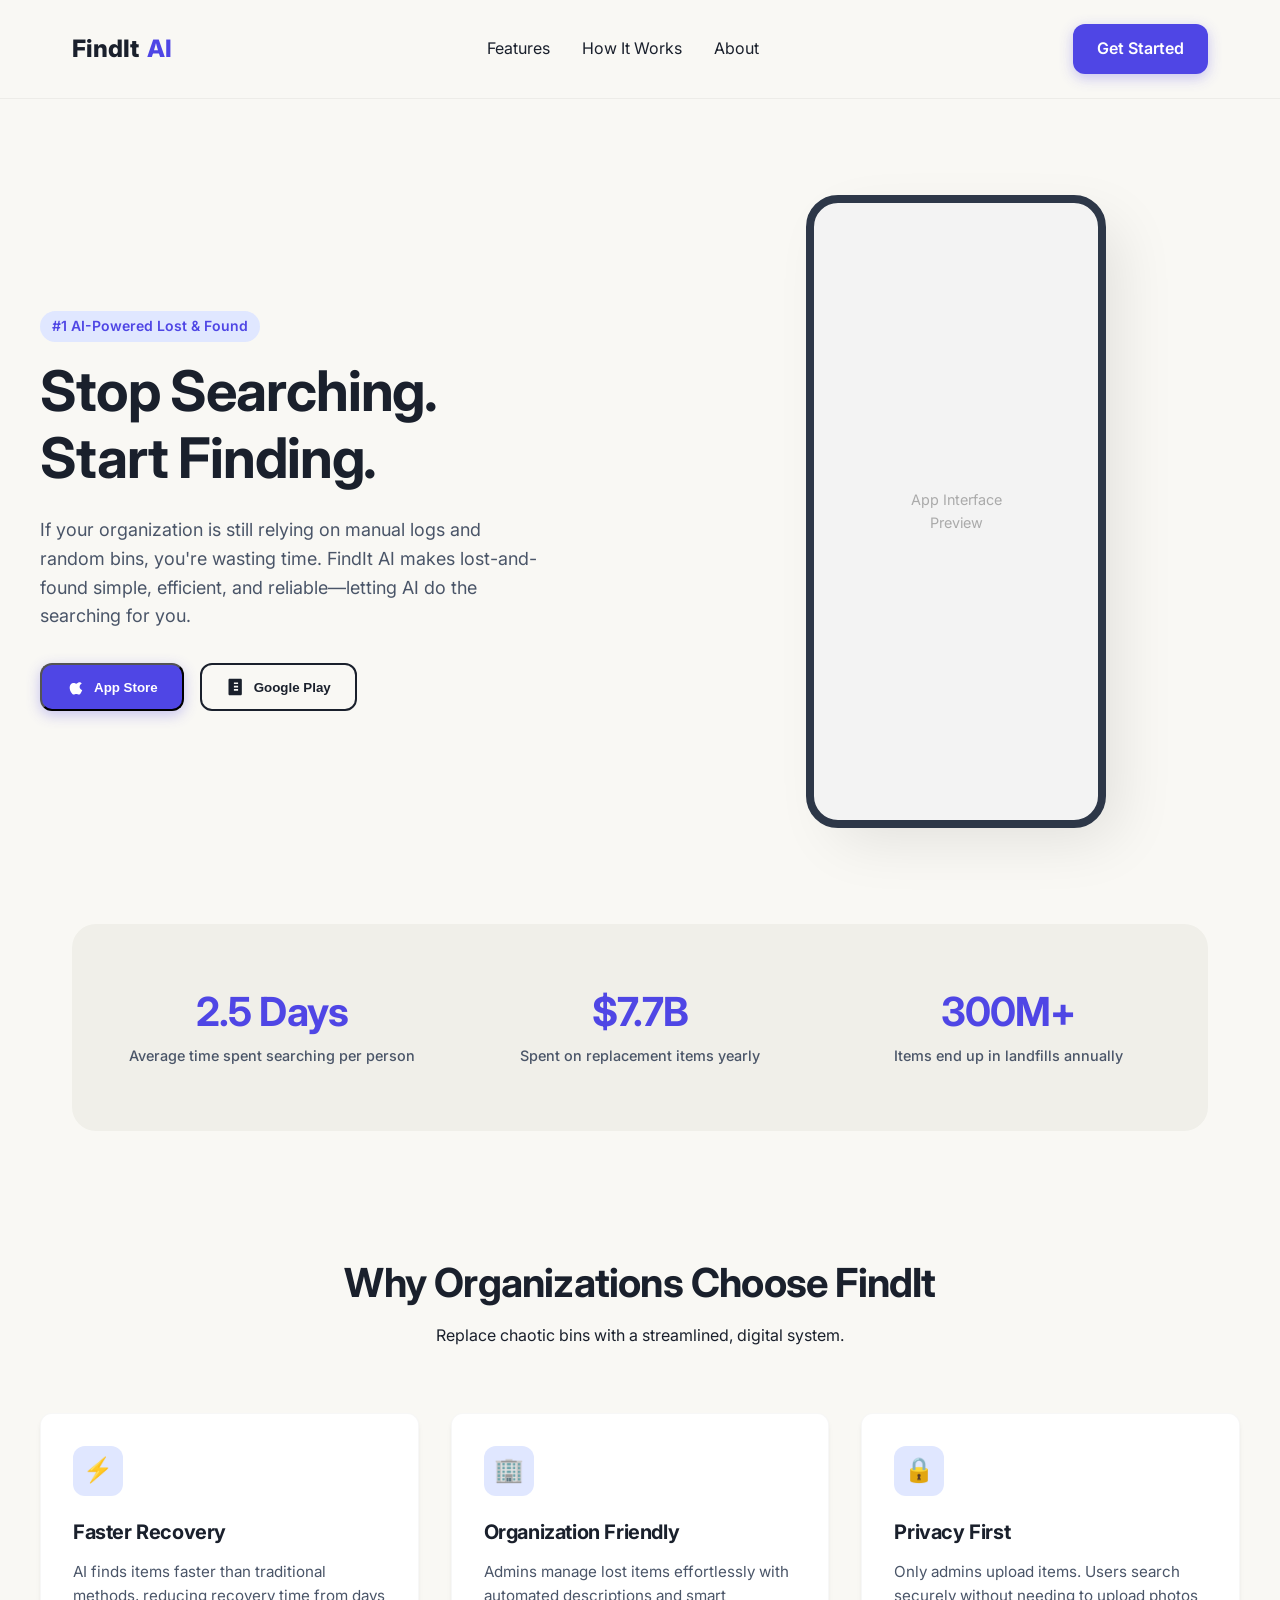
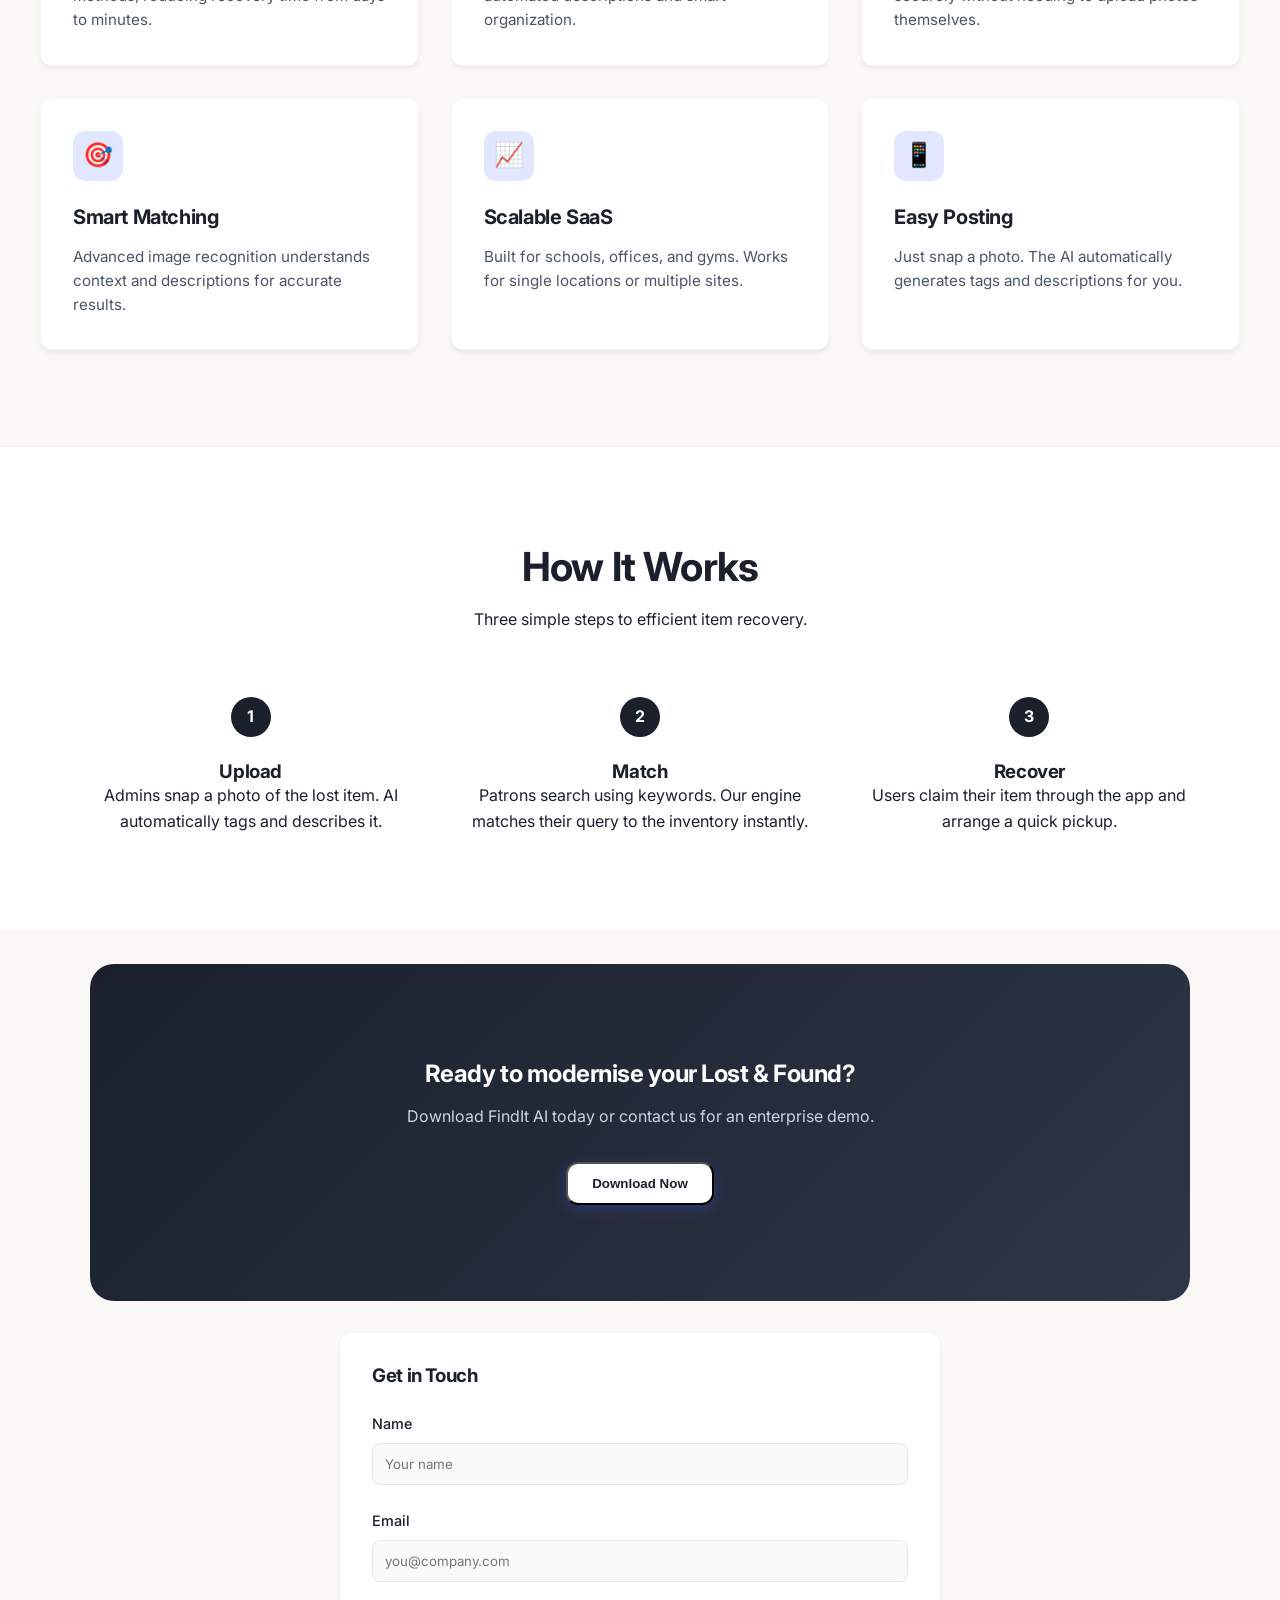
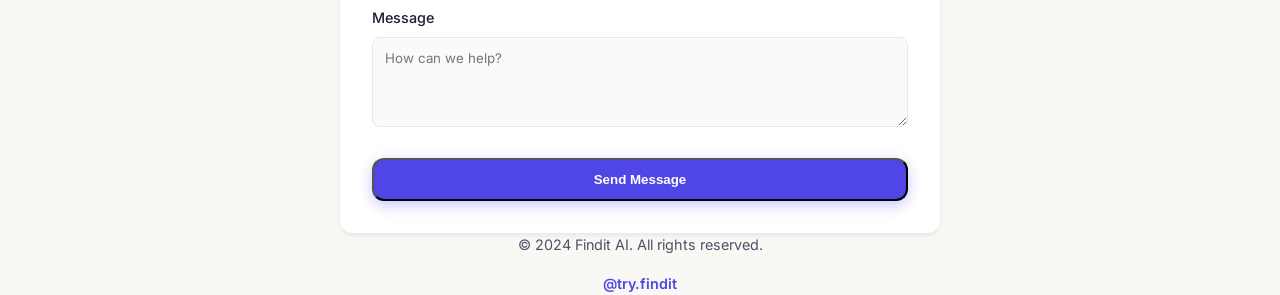
==== index.html @ 7e0eabe0 "Add files via upload" ====
<!DOCTYPE html>
<html lang="en">
<head>
    <meta charset="UTF-8">
    <meta name="viewport" content="width=device-width, initial-scale=1.0">
    <title>FindIt AI - Intelligent Lost & Found</title>
    <link rel="preconnect" href="https://fonts.googleapis.com">
    <link rel="preconnect" href="https://fonts.gstatic.com" crossorigin>
    <link href="https://fonts.googleapis.com/css2?family=Inter:wght@300;400;500;600;700&display=swap" rel="stylesheet">
    <style>
        :root {
            --bg-color: #F9F8F4; /* Cream/Beige */
            --bg-secondary: #F0EFE9; /* Slightly darker beige for cards */
            --text-main: #1A202C;
            --text-muted: #4A5568;
            --primary: #4F46E5; /* Indigo */
            --primary-hover: #4338ca;
            --accent: #F59E0B; /* Warm Amber for highlights */
            --radius: 12px;
            --shadow: 0 4px 6px -1px rgba(0, 0, 0, 0.05), 0 2px 4px -1px rgba(0, 0, 0, 0.03);
        }

        * {
            margin: 0;
            padding: 0;
            box-sizing: border-box;
        }

        body {
            font-family: 'Inter', sans-serif;
            background-color: var(--bg-color);
            color: var(--text-main);
            line-height: 1.6;
            overflow-x: hidden;
        }

        /* --- Utilities --- */
        .container {
            max-width: 1200px;
            margin: 0 auto;
            padding: 0 2rem;
        }

        a {
            text-decoration: none;
            color: inherit;
            transition: 0.2s ease;
        }

        h1, h2, h3, h4 {
            line-height: 1.2;
            font-weight: 700;
            letter-spacing: -0.02em;
        }

        .btn {
            display: inline-flex;
            align-items: center;
            justify-content: center;
            padding: 0.75rem 1.5rem;
            font-weight: 600;
            border-radius: var(--radius);
            cursor: pointer;
            transition: all 0.2s ease;
            gap: 0.5rem;
        }

        .btn-primary {
            background-color: var(--primary);
            color: white;
            box-shadow: 0 4px 14px 0 rgba(79, 70, 229, 0.3);
        }

        .btn-primary:hover {
            background-color: var(--primary-hover);
            transform: translateY(-1px);
        }

        .btn-outline {
            background-color: transparent;
            border: 2px solid var(--text-main);
            color: var(--text-main);
        }

        .btn-outline:hover {
            background-color: var(--text-main);
            color: white;
        }

        .badge {
            display: inline-block;
            padding: 0.25rem 0.75rem;
            background-color: #E0E7FF;
            color: var(--primary);
            border-radius: 999px;
            font-size: 0.875rem;
            font-weight: 600;
            margin-bottom: 1rem;
        }

        /* --- Navigation --- */
        nav {
            padding: 1.5rem 0;
            position: sticky;
            top: 0;
            z-index: 100;
            background-color: rgba(249, 248, 244, 0.9);
            backdrop-filter: blur(10px);
            border-bottom: 1px solid rgba(0,0,0,0.05);
        }

        .nav-content {
            display: flex;
            justify-content: space-between;
            align-items: center;
        }

        .logo {
            font-size: 1.5rem;
            font-weight: 800;
            color: var(--text-main);
            display: flex;
            align-items: center;
            gap: 0.5rem;
        }

        .logo span {
            color: var(--primary);
        }

        .nav-links {
            display: flex;
            gap: 2rem;
            align-items: center;
        }

        .nav-links a:hover {
            color: var(--primary);
        }

        .nav-cta {
            display: flex;
            gap: 1rem;
        }

        @media (max-width: 768px) {
            .nav-links, .nav-cta {
                display: none;
            }
        }

        /* --- Hero Section --- */
        .hero {
            padding: 6rem 0 4rem;
            display: grid;
            grid-template-columns: 1fr 1fr;
            gap: 4rem;
            align-items: center;
        }

        .hero-text h1 {
            font-size: 3.5rem;
            margin-bottom: 1.5rem;
            color: var(--text-main);
        }

        .hero-text p {
            font-size: 1.125rem;
            color: var(--text-muted);
            margin-bottom: 2rem;
            max-width: 500px;
        }

        .app-store-buttons {
            display: flex;
            gap: 1rem;
            flex-wrap: wrap;
        }

        .hero-image {
            position: relative;
        }

        /* Placeholder for App Mockup */
        .phone-mockup {
            background: white;
            border: 8px solid #2D3748;
            border-radius: 2rem;
            box-shadow: 20px 20px 60px -10px rgba(0,0,0,0.1);
            aspect-ratio: 9/19;
            width: 300px;
            margin: 0 auto;
            position: relative;
            overflow: hidden;
            display: flex;
            align-items: center;
            justify-content: center;
            background-color: #f3f3f3;
        }
        
        .phone-content {
            text-align: center;
            color: #aaa;
            font-size: 0.9rem;
        }

        @media (max-width: 768px) {
            .hero {
                grid-template-columns: 1fr;
                text-align: center;
                padding-top: 3rem;
            }
            .hero-text h1 {
                font-size: 2.5rem;
            }
            .hero-text p {
                margin: 0 auto 2rem;
            }
            .app-store-buttons {
                justify-content: center;
            }
        }

        /* --- Stats Section --- */
        .stats {
            background-color: var(--bg-secondary);
            padding: 4rem 0;
            border-radius: 24px;
            margin: 2rem 0;
        }

        .stats-grid {
            display: grid;
            grid-template-columns: repeat(auto-fit, minmax(200px, 1fr));
            gap: 2rem;
            text-align: center;
        }

        .stat-item h3 {
            font-size: 2.5rem;
            color: var(--primary);
            margin-bottom: 0.5rem;
        }

        .stat-item p {
            color: var(--text-muted);
            font-size: 0.9rem;
            font-weight: 500;
        }

        /* --- Features Section --- */
        .features {
            padding: 6rem 0;
        }

        .section-header {
            text-align: center;
            margin-bottom: 4rem;
        }

        .section-header h2 {
            font-size: 2.5rem;
            margin-bottom: 1rem;
        }

        .feature-grid {
            display: grid;
            grid-template-columns: repeat(auto-fit, minmax(300px, 1fr));
            gap: 2rem;
        }

        .feature-card {
            background: white;
            padding: 2rem;
            border-radius: var(--radius);
            box-shadow: var(--shadow);
            transition: transform 0.2s;
            border: 1px solid rgba(0,0,0,0.03);
        }

        .feature-card:hover {
            transform: translateY(-5px);
        }

        .icon-box {
            width: 50px;
            height: 50px;
            background-color: #E0E7FF;
            color: var(--primary);
            border-radius: 12px;
            display: flex;
            align-items: center;
            justify-content: center;
            font-size: 1.5rem;
            margin-bottom: 1.5rem;
        }

        .feature-card h3 {
            margin-bottom: 1rem;
            font-size: 1.25rem;
        }

        .feature-card p {
            color: var(--text-muted);
            font-size: 0.95rem;
        }

        /* --- How It Works --- */
        .steps {
            padding: 6rem 0;
            background-color: white;
            border-top: 1px solid rgba(0,0,0,0.05);
            border-bottom: 1px solid rgba(0,0,0,0.05);
        }

        .steps-container {
            display: flex;
            justify-content: space-between;
            gap: 2rem;
            margin-top: 3rem;
            flex-wrap: wrap;
        }

        .step {
            flex: 1;
            min-width: 250px;
            text-align: center;
        }

        .step-number {
            width: 40px;
            height: 40px;
            background-color: var(--text-main);
            color: white;
            border-radius: 50%;
            display: flex;
            align-items: center;
            justify-content: center;
            font-weight: 700;
            margin: 0 auto 1.5rem;
        }

        /* --- Contact / CTA --- */
        .cta-section {
            padding: 6rem 0;
            text-align: center;
            background: linear-gradient(135deg, #1A202C 0%, #2D3748 100%);
            color: white;
            border-radius: 24px;
            margin: 2rem auto;
            max-width: 1100px;
        }
        
        .cta-section h2 {
            margin-bottom: 1rem;
        }
        
        .cta-section p {
            color: #CBD5E0;
            margin-bottom: 2rem;
        }

        .form-container {
            max-width: 600px;
            margin: 0 auto;
            text-align: left;
            padding: 2rem;
            background: white;
            border-radius: var(--radius);
            box-shadow: var(--shadow);
            color: var(--text-main);
        }

        .form-group {
            margin-bottom: 1.5rem;
        }

        .form-group label {
            display: block;
            margin-bottom: 0.5rem;
            font-weight: 500;
            font-size: 0.9rem;
        }

        .form-control {
            width: 100%;
            padding: 0.75rem;
            border: 1px solid #E2E8F0;
            border-radius: 8px;
            font-family: inherit;
            background-color: #FAFAFA;
        }

        .form-control:focus {
            outline: none;
            border-color: var(--primary);
            background-color: white;
        }

        /* --- Footer --- */
        footer {
            padding: 4rem 0 2rem;
            text-align: center;
            color: var(--text-muted);
            font-size: 0.9rem;
        }

        .social-link {
            display: inline-block;
            margin-top: 1rem;
            font-weight: 600;
            color: var(--primary);
        }

    </style>
</head>
<body>

    <nav>
        <div class="container nav-content">
            <a href="#" class="logo">FindIt<span>AI</span></a>
            <div class="nav-links">
                <a href="#features">Features</a>
                <a href="#how-it-works">How It Works</a>
                <a href="#about">About</a>
            </div>
            <div class="nav-cta">
                <a href="#contact" class="btn btn-primary">Get Started</a>
            </div>
        </div>
    </nav>

    <header class="container hero">
        <div class="hero-text">
            <span class="badge">#1 AI-Powered Lost & Found</span>
            <h1>Stop Searching. <br>Start Finding.</h1>
            <p>If your organization is still relying on manual logs and random bins, you're wasting time. FindIt AI makes lost-and-found simple, efficient, and reliable—letting AI do the searching for you.</p>
            
            <div class="app-store-buttons">
                <button class="btn btn-primary">
                    <svg width="20" height="20" viewBox="0 0 24 24" fill="currentColor"><path d="M17.05 20.28c-.98.95-2.05.8-3.08.35-1.09-.46-2.09-.48-3.24 0-1.44.62-2.2.44-3.06-.35C2.79 15.25 3.51 7.59 9.05 7.31c1.35.07 2.29.74 3.08.74 1.18 0 2.45-1.62 3.57-1.62 1.5.07 2.6.59 3.23 1.51-3.66 1.95-3.32 6.58.55 7.84-.71 1.77-1.66 3.42-2.43 4.5z"/></svg>
                    App Store
                </button>
                <button class="btn btn-outline">
                    <svg width="20" height="20" viewBox="0 0 24 24" fill="currentColor"><path d="M3 20.5v-17c0-.83.67-1.5 1.5-1.5h13c.83 0 1.5.67 1.5 1.5v17c0 .83-.67 1.5-1.5 1.5h-13c-.83 0-1.5-.67-1.5-1.5zm6.5-12h5v-2h-5v2zm0 4h5v-2h-5v2zm0 4h5v-2h-5v2z"/></svg>
                    Google Play
                </button>
            </div>
        </div>
        <div class="hero-image">
            <div class="phone-mockup">
                <div class="phone-content">
                    <p>App Interface<br>Preview</p>
                </div>
            </div>
        </div>
    </header>

    <section class="container">
        <div class="stats">
            <div class="container stats-grid">
                <div class="stat-item">
                    <h3>2.5 Days</h3>
                    <p>Average time spent searching per person</p>
                </div>
                <div class="stat-item">
                    <h3>$7.7B</h3>
                    <p>Spent on replacement items yearly</p>
                </div>
                <div class="stat-item">
                    <h3>300M+</h3>
                    <p>Items end up in landfills annually</p>
                </div>
            </div>
        </div>
    </section>

    <section id="features" class="container features">
        <div class="section-header">
            <h2>Why Organizations Choose FindIt</h2>
            <p>Replace chaotic bins with a streamlined, digital system.</p>
        </div>
        
        <div class="feature-grid">
            <div class="feature-card">
                <div class="icon-box">⚡</div>
                <h3>Faster Recovery</h3>
                <p>AI finds items faster than traditional methods, reducing recovery time from days to minutes.</p>
            </div>
            <div class="feature-card">
                <div class="icon-box">🏢</div>
                <h3>Organization Friendly</h3>
                <p>Admins manage lost items effortlessly with automated descriptions and smart organization.</p>
            </div>
            <div class="feature-card">
                <div class="icon-box">🔒</div>
                <h3>Privacy First</h3>
                <p>Only admins upload items. Users search securely without needing to upload photos themselves.</p>
            </div>
            <div class="feature-card">
                <div class="icon-box">🎯</div>
                <h3>Smart Matching</h3>
                <p>Advanced image recognition understands context and descriptions for accurate results.</p>
            </div>
            <div class="feature-card">
                <div class="icon-box">📈</div>
                <h3>Scalable SaaS</h3>
                <p>Built for schools, offices, and gyms. Works for single locations or multiple sites.</p>
            </div>
            <div class="feature-card">
                <div class="icon-box">📱</div>
                <h3>Easy Posting</h3>
                <p>Just snap a photo. The AI automatically generates tags and descriptions for you.</p>
            </div>
        </div>
    </section>

    <section id="how-it-works" class="steps">
        <div class="container">
            <div class="section-header">
                <h2>How It Works</h2>
                <p>Three simple steps to efficient item recovery.</p>
            </div>
            <div class="steps-container">
                <div class="step">
                    <div class="step-number">1</div>
                    <h3>Upload</h3>
                    <p>Admins snap a photo of the lost item. AI automatically tags and describes it.</p>
                </div>
                <div class="step">
                    <div class="step-number">2</div>
                    <h3>Match</h3>
                    <p>Patrons search using keywords. Our engine matches their query to the inventory instantly.</p>
                </div>
                <div class="step">
                    <div class="step-number">3</div>
                    <h3>Recover</h3>
                    <p>Users claim their item through the app and arrange a quick pickup.</p>
                </div>
            </div>
        </div>
    </section>

    <section id="contact" class="container">
        <div class="cta-section">
            <div class="container">
                <h2>Ready to modernise your Lost & Found?</h2>
                <p>Download FindIt AI today or contact us for an enterprise demo.</p>
                <button class="btn btn-primary" style="background: white; color: var(--text-main);">Download Now</button>
            </div>
        </div>

        <div class="form-container">
            <h3 style="margin-bottom: 1.5rem;">Get in Touch</h3>
            <form>
                <div class="form-group">
                    <label>Name</label>
                    <input type="text" class="form-control" placeholder="Your name">
                </div>
                <div class="form-group">
                    <label>Email</label>
                    <input type="email" class="form-control" placeholder="you@company.com">
                </div>
                <div class="form-group">
                    <label>Message</label>
                    <textarea class="form-control" rows="4" placeholder="How can we help?"></textarea>
                </div>
                <button type="submit" class="btn btn-primary" style="width: 100%">Send Message</button>
            </form>
        </div>
    </section>

    <footer class="container">
        <p>&copy; 2024 Findit AI. All rights reserved.</p>
        <a href="#" class="social-link">@try.findit</a>
    </footer>

</body>
</html>
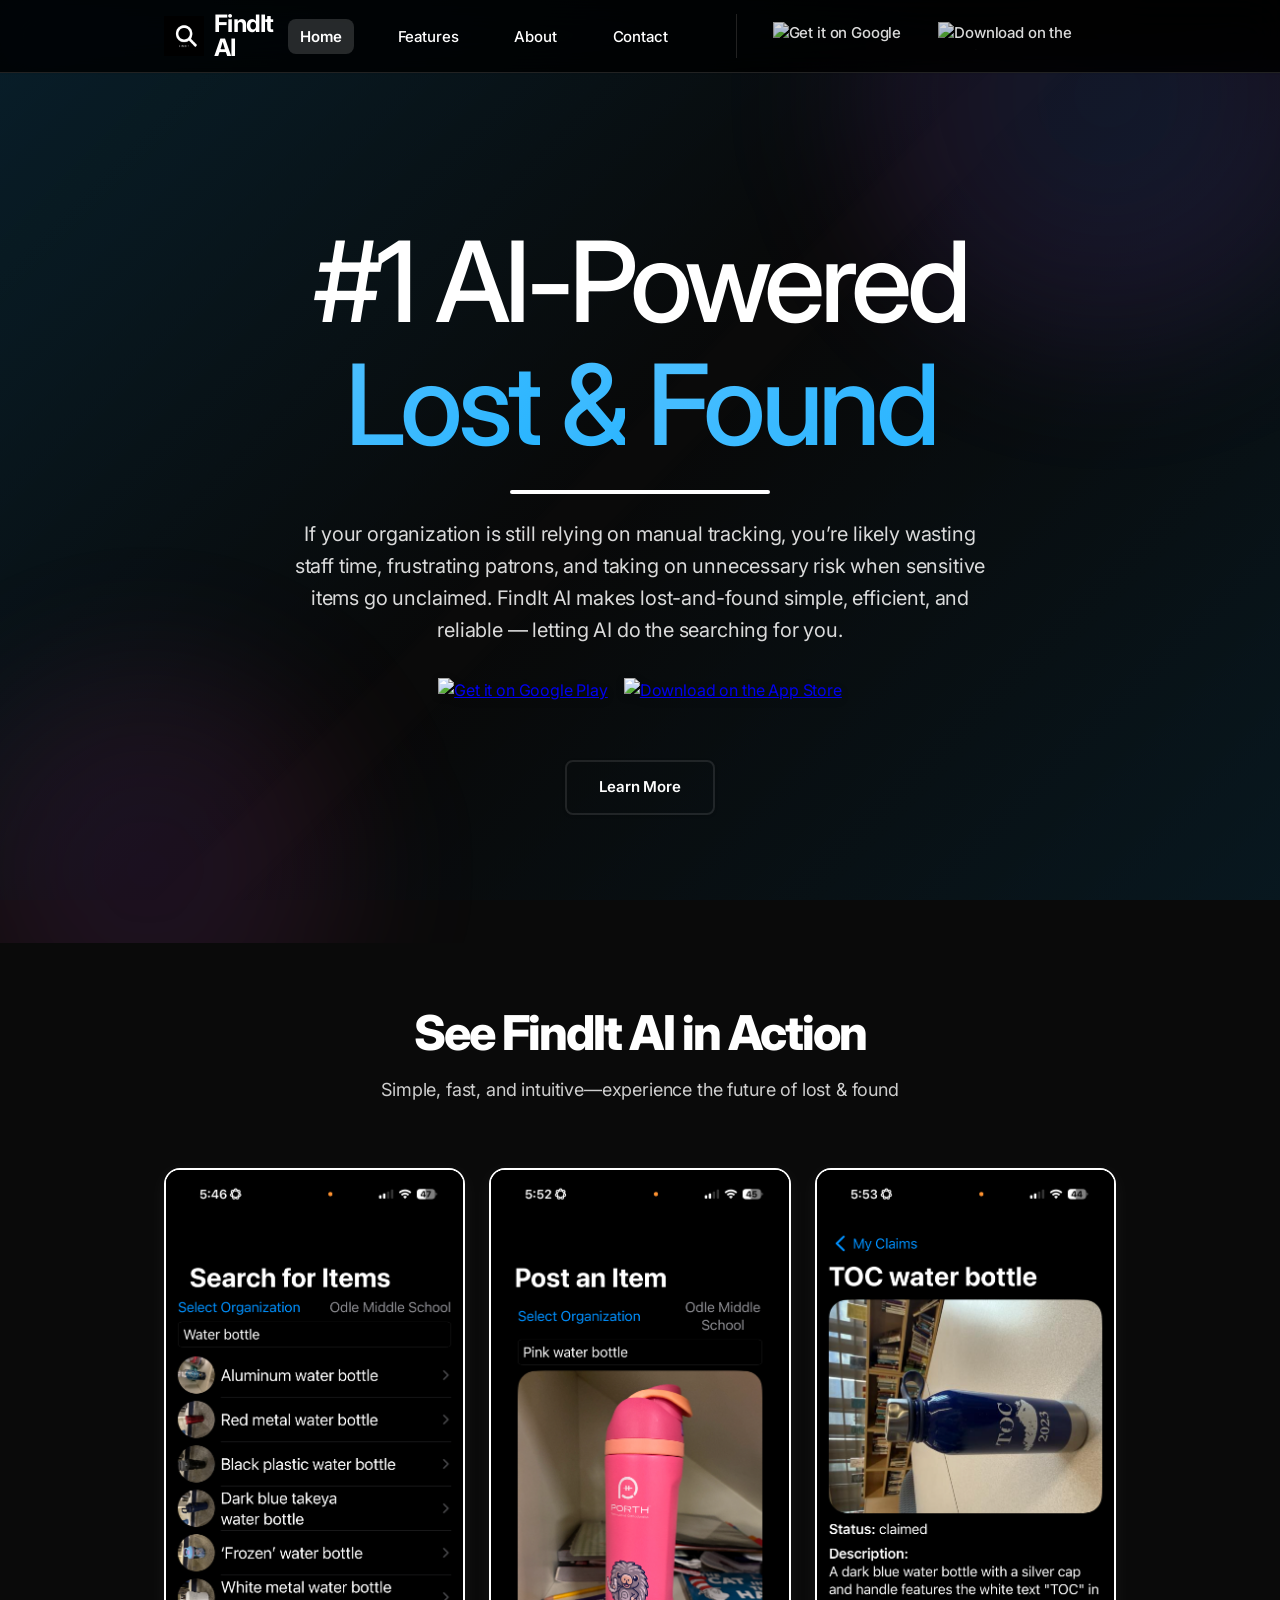
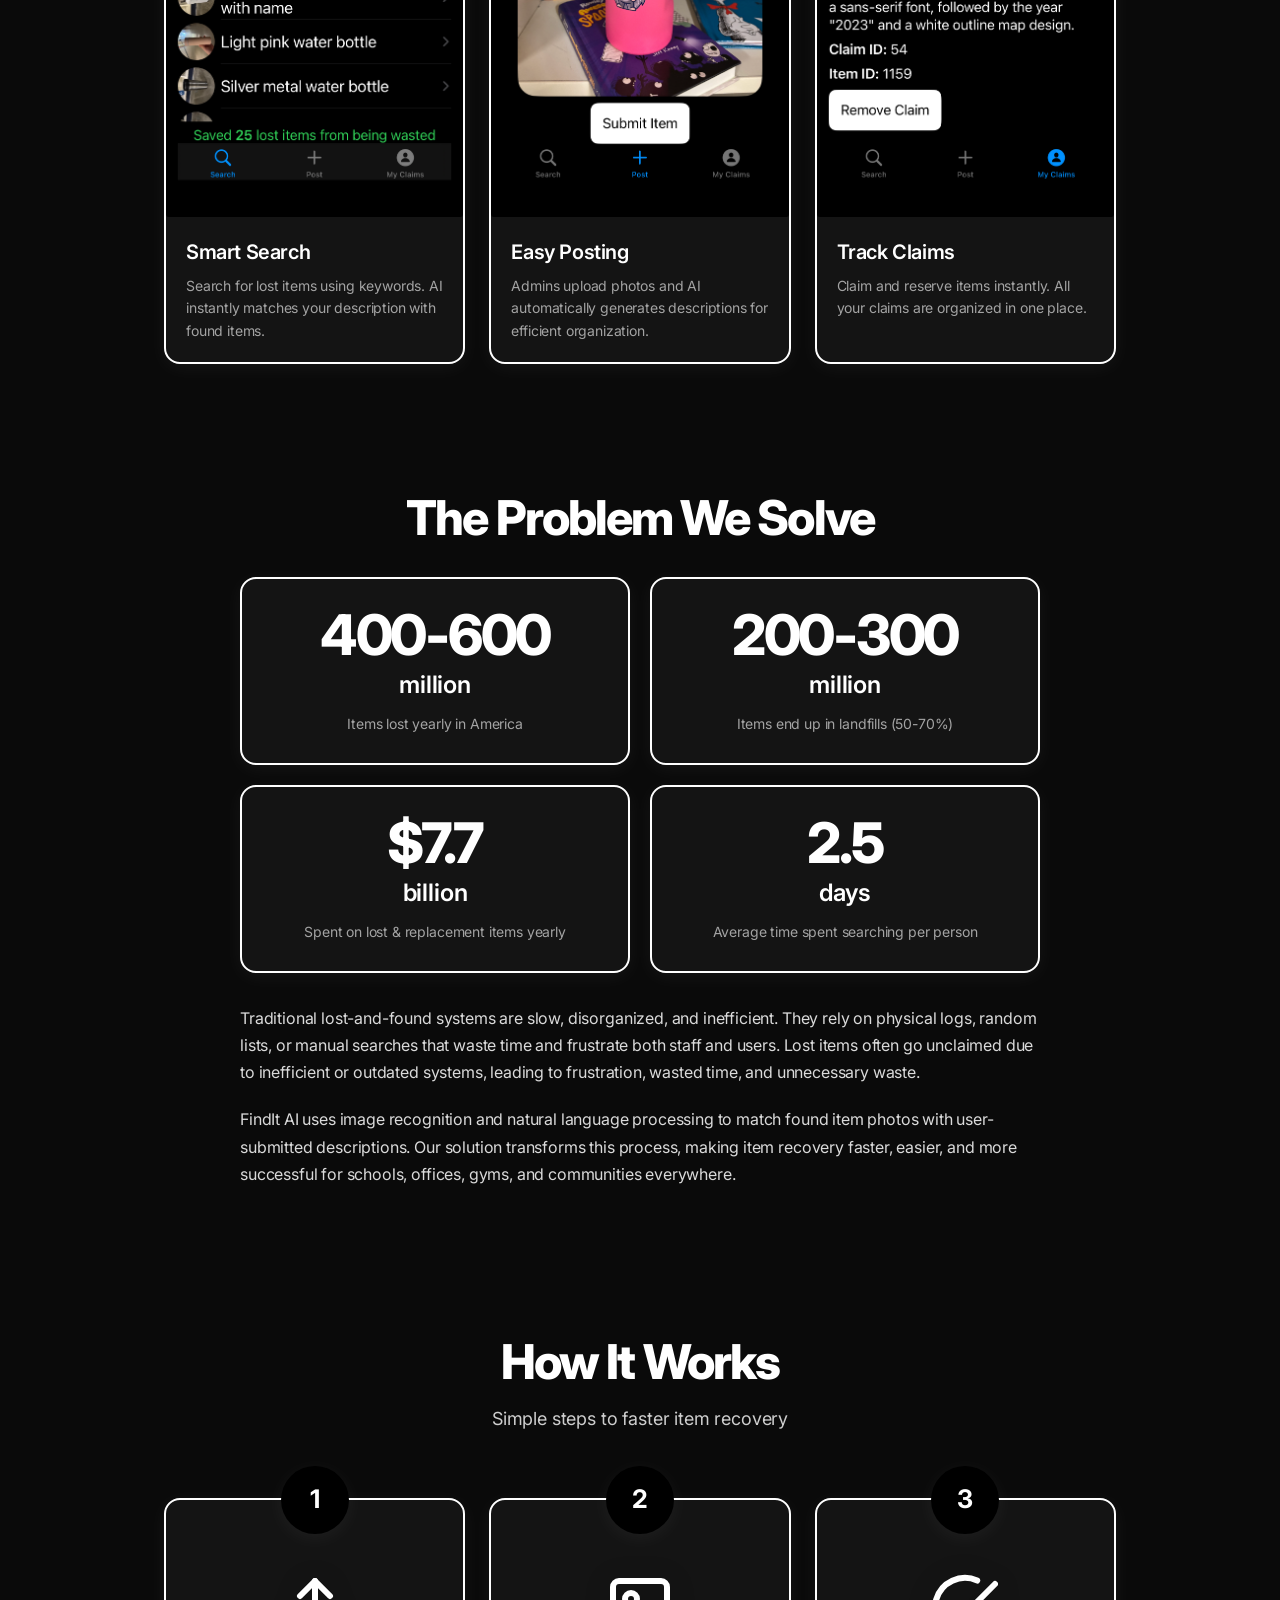
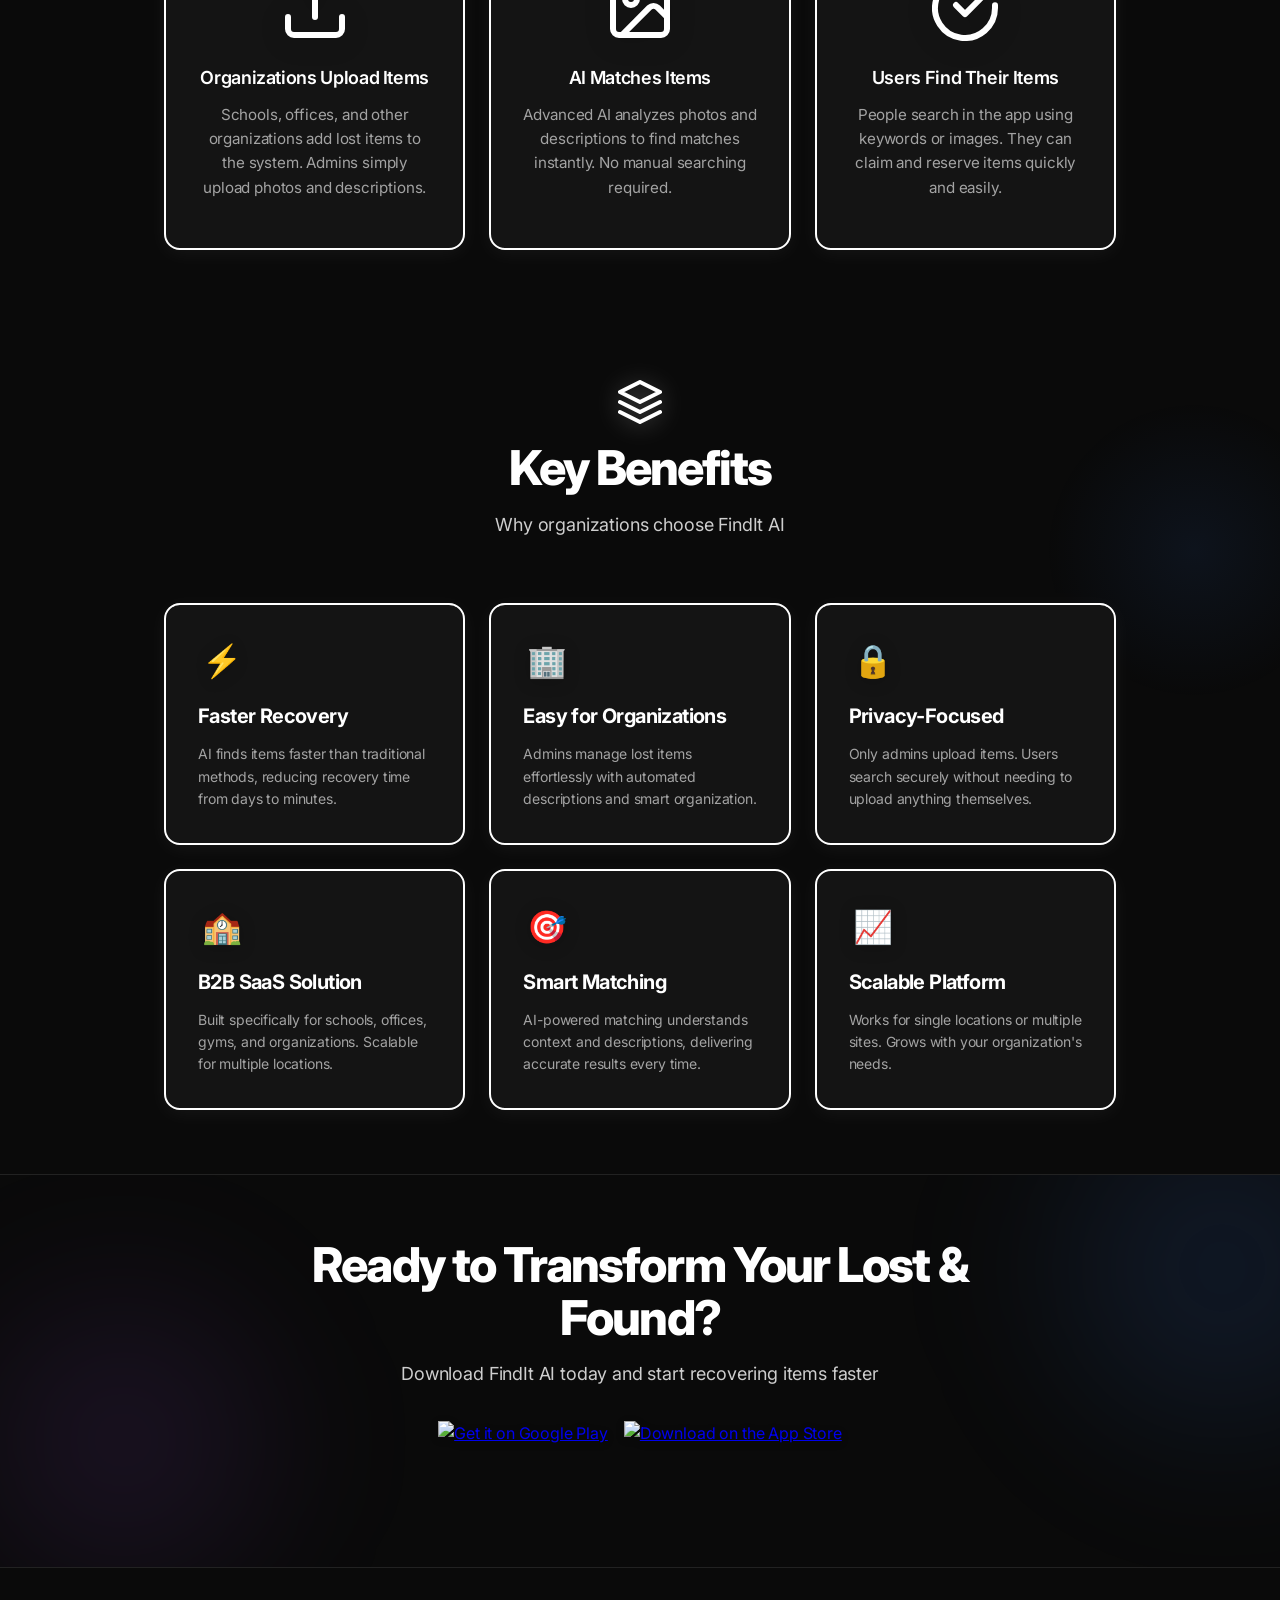
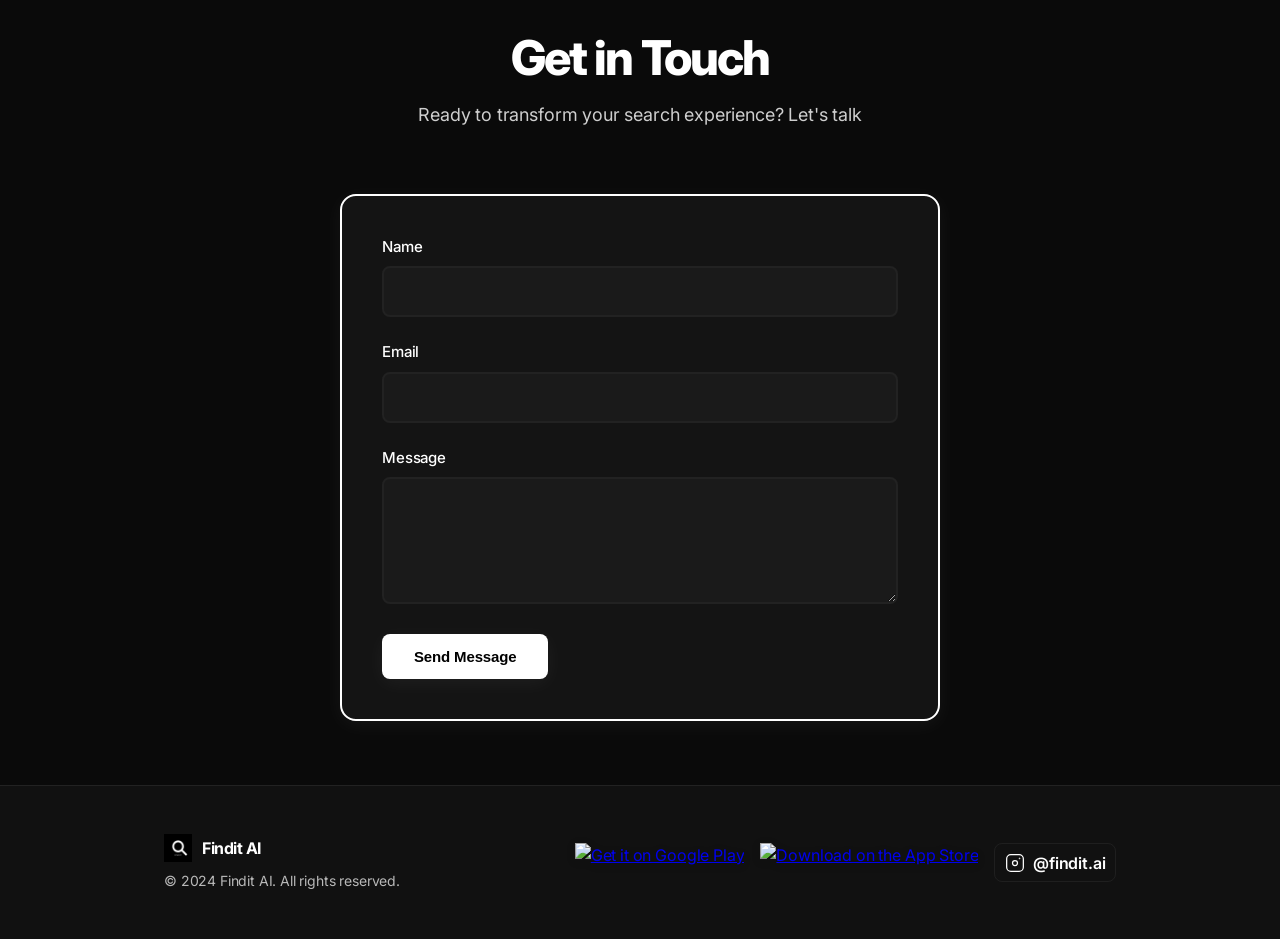
==== commit b6c9109d: "Add files via upload" ====
--- a/index.html
+++ b/index.html
@@ -1,579 +1,431 @@
-<!DOCTYPE html>
-<html lang="en">
-<head>
-    <meta charset="UTF-8">
-    <meta name="viewport" content="width=device-width, initial-scale=1.0">
-    <title>FindIt AI - Intelligent Lost & Found</title>
-    <link rel="preconnect" href="https://fonts.googleapis.com">
-    <link rel="preconnect" href="https://fonts.gstatic.com" crossorigin>
-    <link href="https://fonts.googleapis.com/css2?family=Inter:wght@300;400;500;600;700&display=swap" rel="stylesheet">
-    <style>
-        :root {
-            --bg-color: #F9F8F4; /* Cream/Beige */
-            --bg-secondary: #F0EFE9; /* Slightly darker beige for cards */
-            --text-main: #1A202C;
-            --text-muted: #4A5568;
-            --primary: #4F46E5; /* Indigo */
-            --primary-hover: #4338ca;
-            --accent: #F59E0B; /* Warm Amber for highlights */
-            --radius: 12px;
-            --shadow: 0 4px 6px -1px rgba(0, 0, 0, 0.05), 0 2px 4px -1px rgba(0, 0, 0, 0.03);
-        }
-
-        * {
-            margin: 0;
-            padding: 0;
-            box-sizing: border-box;
-        }
-
-        body {
-            font-family: 'Inter', sans-serif;
-            background-color: var(--bg-color);
-            color: var(--text-main);
-            line-height: 1.6;
-            overflow-x: hidden;
-        }
-
-        /* --- Utilities --- */
-        .container {
-            max-width: 1200px;
-            margin: 0 auto;
-            padding: 0 2rem;
-        }
-
-        a {
-            text-decoration: none;
-            color: inherit;
-            transition: 0.2s ease;
-        }
-
-        h1, h2, h3, h4 {
-            line-height: 1.2;
-            font-weight: 700;
-            letter-spacing: -0.02em;
-        }
-
-        .btn {
-            display: inline-flex;
-            align-items: center;
-            justify-content: center;
-            padding: 0.75rem 1.5rem;
-            font-weight: 600;
-            border-radius: var(--radius);
-            cursor: pointer;
-            transition: all 0.2s ease;
-            gap: 0.5rem;
-        }
-
-        .btn-primary {
-            background-color: var(--primary);
-            color: white;
-            box-shadow: 0 4px 14px 0 rgba(79, 70, 229, 0.3);
-        }
-
-        .btn-primary:hover {
-            background-color: var(--primary-hover);
-            transform: translateY(-1px);
-        }
-
-        .btn-outline {
-            background-color: transparent;
-            border: 2px solid var(--text-main);
-            color: var(--text-main);
-        }
-
-        .btn-outline:hover {
-            background-color: var(--text-main);
-            color: white;
-        }
-
-        .badge {
-            display: inline-block;
-            padding: 0.25rem 0.75rem;
-            background-color: #E0E7FF;
-            color: var(--primary);
-            border-radius: 999px;
-            font-size: 0.875rem;
-            font-weight: 600;
-            margin-bottom: 1rem;
-        }
-
-        /* --- Navigation --- */
-        nav {
-            padding: 1.5rem 0;
-            position: sticky;
-            top: 0;
-            z-index: 100;
-            background-color: rgba(249, 248, 244, 0.9);
-            backdrop-filter: blur(10px);
-            border-bottom: 1px solid rgba(0,0,0,0.05);
-        }
-
-        .nav-content {
-            display: flex;
-            justify-content: space-between;
-            align-items: center;
-        }
-
-        .logo {
-            font-size: 1.5rem;
-            font-weight: 800;
-            color: var(--text-main);
-            display: flex;
-            align-items: center;
-            gap: 0.5rem;
-        }
-
-        .logo span {
-            color: var(--primary);
-        }
-
-        .nav-links {
-            display: flex;
-            gap: 2rem;
-            align-items: center;
-        }
-
-        .nav-links a:hover {
-            color: var(--primary);
-        }
-
-        .nav-cta {
-            display: flex;
-            gap: 1rem;
-        }
-
-        @media (max-width: 768px) {
-            .nav-links, .nav-cta {
-                display: none;
-            }
-        }
-
-        /* --- Hero Section --- */
-        .hero {
-            padding: 6rem 0 4rem;
-            display: grid;
-            grid-template-columns: 1fr 1fr;
-            gap: 4rem;
-            align-items: center;
-        }
-
-        .hero-text h1 {
-            font-size: 3.5rem;
-            margin-bottom: 1.5rem;
-            color: var(--text-main);
-        }
-
-        .hero-text p {
-            font-size: 1.125rem;
-            color: var(--text-muted);
-            margin-bottom: 2rem;
-            max-width: 500px;
-        }
-
-        .app-store-buttons {
-            display: flex;
-            gap: 1rem;
-            flex-wrap: wrap;
-        }
-
-        .hero-image {
-            position: relative;
-        }
-
-        /* Placeholder for App Mockup */
-        .phone-mockup {
-            background: white;
-            border: 8px solid #2D3748;
-            border-radius: 2rem;
-            box-shadow: 20px 20px 60px -10px rgba(0,0,0,0.1);
-            aspect-ratio: 9/19;
-            width: 300px;
-            margin: 0 auto;
-            position: relative;
-            overflow: hidden;
-            display: flex;
-            align-items: center;
-            justify-content: center;
-            background-color: #f3f3f3;
-        }
-        
-        .phone-content {
-            text-align: center;
-            color: #aaa;
-            font-size: 0.9rem;
-        }
-
-        @media (max-width: 768px) {
-            .hero {
-                grid-template-columns: 1fr;
-                text-align: center;
-                padding-top: 3rem;
-            }
-            .hero-text h1 {
-                font-size: 2.5rem;
-            }
-            .hero-text p {
-                margin: 0 auto 2rem;
-            }
-            .app-store-buttons {
-                justify-content: center;
-            }
-        }
-
-        /* --- Stats Section --- */
-        .stats {
-            background-color: var(--bg-secondary);
-            padding: 4rem 0;
-            border-radius: 24px;
-            margin: 2rem 0;
-        }
-
-        .stats-grid {
-            display: grid;
-            grid-template-columns: repeat(auto-fit, minmax(200px, 1fr));
-            gap: 2rem;
-            text-align: center;
-        }
-
-        .stat-item h3 {
-            font-size: 2.5rem;
-            color: var(--primary);
-            margin-bottom: 0.5rem;
-        }
-
-        .stat-item p {
-            color: var(--text-muted);
-            font-size: 0.9rem;
-            font-weight: 500;
-        }
-
-        /* --- Features Section --- */
-        .features {
-            padding: 6rem 0;
-        }
-
-        .section-header {
-            text-align: center;
-            margin-bottom: 4rem;
-        }
-
-        .section-header h2 {
-            font-size: 2.5rem;
-            margin-bottom: 1rem;
-        }
-
-        .feature-grid {
-            display: grid;
-            grid-template-columns: repeat(auto-fit, minmax(300px, 1fr));
-            gap: 2rem;
-        }
-
-        .feature-card {
-            background: white;
-            padding: 2rem;
-            border-radius: var(--radius);
-            box-shadow: var(--shadow);
-            transition: transform 0.2s;
-            border: 1px solid rgba(0,0,0,0.03);
-        }
-
-        .feature-card:hover {
-            transform: translateY(-5px);
-        }
-
-        .icon-box {
-            width: 50px;
-            height: 50px;
-            background-color: #E0E7FF;
-            color: var(--primary);
-            border-radius: 12px;
-            display: flex;
-            align-items: center;
-            justify-content: center;
-            font-size: 1.5rem;
-            margin-bottom: 1.5rem;
-        }
-
-        .feature-card h3 {
-            margin-bottom: 1rem;
-            font-size: 1.25rem;
-        }
-
-        .feature-card p {
-            color: var(--text-muted);
-            font-size: 0.95rem;
-        }
-
-        /* --- How It Works --- */
-        .steps {
-            padding: 6rem 0;
-            background-color: white;
-            border-top: 1px solid rgba(0,0,0,0.05);
-            border-bottom: 1px solid rgba(0,0,0,0.05);
-        }
-
-        .steps-container {
-            display: flex;
-            justify-content: space-between;
-            gap: 2rem;
-            margin-top: 3rem;
-            flex-wrap: wrap;
-        }
-
-        .step {
-            flex: 1;
-            min-width: 250px;
-            text-align: center;
-        }
-
-        .step-number {
-            width: 40px;
-            height: 40px;
-            background-color: var(--text-main);
-            color: white;
-            border-radius: 50%;
-            display: flex;
-            align-items: center;
-            justify-content: center;
-            font-weight: 700;
-            margin: 0 auto 1.5rem;
-        }
-
-        /* --- Contact / CTA --- */
-        .cta-section {
-            padding: 6rem 0;
-            text-align: center;
-            background: linear-gradient(135deg, #1A202C 0%, #2D3748 100%);
-            color: white;
-            border-radius: 24px;
-            margin: 2rem auto;
-            max-width: 1100px;
-        }
-        
-        .cta-section h2 {
-            margin-bottom: 1rem;
-        }
-        
-        .cta-section p {
-            color: #CBD5E0;
-            margin-bottom: 2rem;
-        }
-
-        .form-container {
-            max-width: 600px;
-            margin: 0 auto;
-            text-align: left;
-            padding: 2rem;
-            background: white;
-            border-radius: var(--radius);
-            box-shadow: var(--shadow);
-            color: var(--text-main);
-        }
-
-        .form-group {
-            margin-bottom: 1.5rem;
-        }
-
-        .form-group label {
-            display: block;
-            margin-bottom: 0.5rem;
-            font-weight: 500;
-            font-size: 0.9rem;
-        }
-
-        .form-control {
-            width: 100%;
-            padding: 0.75rem;
-            border: 1px solid #E2E8F0;
-            border-radius: 8px;
-            font-family: inherit;
-            background-color: #FAFAFA;
-        }
-
-        .form-control:focus {
-            outline: none;
-            border-color: var(--primary);
-            background-color: white;
-        }
-
-        /* --- Footer --- */
-        footer {
-            padding: 4rem 0 2rem;
-            text-align: center;
-            color: var(--text-muted);
-            font-size: 0.9rem;
-        }
-
-        .social-link {
-            display: inline-block;
-            margin-top: 1rem;
-            font-weight: 600;
-            color: var(--primary);
-        }
-
-    </style>
-</head>
-<body>
-
-    <nav>
-        <div class="container nav-content">
-            <a href="#" class="logo">FindIt<span>AI</span></a>
-            <div class="nav-links">
-                <a href="#features">Features</a>
-                <a href="#how-it-works">How It Works</a>
-                <a href="#about">About</a>
-            </div>
-            <div class="nav-cta">
-                <a href="#contact" class="btn btn-primary">Get Started</a>
-            </div>
-        </div>
-    </nav>
-
-    <header class="container hero">
-        <div class="hero-text">
-            <span class="badge">#1 AI-Powered Lost & Found</span>
-            <h1>Stop Searching. <br>Start Finding.</h1>
-            <p>If your organization is still relying on manual logs and random bins, you're wasting time. FindIt AI makes lost-and-found simple, efficient, and reliable—letting AI do the searching for you.</p>
-            
-            <div class="app-store-buttons">
-                <button class="btn btn-primary">
-                    <svg width="20" height="20" viewBox="0 0 24 24" fill="currentColor"><path d="M17.05 20.28c-.98.95-2.05.8-3.08.35-1.09-.46-2.09-.48-3.24 0-1.44.62-2.2.44-3.06-.35C2.79 15.25 3.51 7.59 9.05 7.31c1.35.07 2.29.74 3.08.74 1.18 0 2.45-1.62 3.57-1.62 1.5.07 2.6.59 3.23 1.51-3.66 1.95-3.32 6.58.55 7.84-.71 1.77-1.66 3.42-2.43 4.5z"/></svg>
-                    App Store
-                </button>
-                <button class="btn btn-outline">
-                    <svg width="20" height="20" viewBox="0 0 24 24" fill="currentColor"><path d="M3 20.5v-17c0-.83.67-1.5 1.5-1.5h13c.83 0 1.5.67 1.5 1.5v17c0 .83-.67 1.5-1.5 1.5h-13c-.83 0-1.5-.67-1.5-1.5zm6.5-12h5v-2h-5v2zm0 4h5v-2h-5v2zm0 4h5v-2h-5v2z"/></svg>
-                    Google Play
-                </button>
-            </div>
-        </div>
-        <div class="hero-image">
-            <div class="phone-mockup">
-                <div class="phone-content">
-                    <p>App Interface<br>Preview</p>
-                </div>
-            </div>
-        </div>
-    </header>
-
-    <section class="container">
-        <div class="stats">
-            <div class="container stats-grid">
-                <div class="stat-item">
-                    <h3>2.5 Days</h3>
-                    <p>Average time spent searching per person</p>
-                </div>
-                <div class="stat-item">
-                    <h3>$7.7B</h3>
-                    <p>Spent on replacement items yearly</p>
-                </div>
-                <div class="stat-item">
-                    <h3>300M+</h3>
-                    <p>Items end up in landfills annually</p>
-                </div>
-            </div>
-        </div>
-    </section>
-
-    <section id="features" class="container features">
-        <div class="section-header">
-            <h2>Why Organizations Choose FindIt</h2>
-            <p>Replace chaotic bins with a streamlined, digital system.</p>
-        </div>
-        
-        <div class="feature-grid">
-            <div class="feature-card">
-                <div class="icon-box">⚡</div>
-                <h3>Faster Recovery</h3>
-                <p>AI finds items faster than traditional methods, reducing recovery time from days to minutes.</p>
-            </div>
-            <div class="feature-card">
-                <div class="icon-box">🏢</div>
-                <h3>Organization Friendly</h3>
-                <p>Admins manage lost items effortlessly with automated descriptions and smart organization.</p>
-            </div>
-            <div class="feature-card">
-                <div class="icon-box">🔒</div>
-                <h3>Privacy First</h3>
-                <p>Only admins upload items. Users search securely without needing to upload photos themselves.</p>
-            </div>
-            <div class="feature-card">
-                <div class="icon-box">🎯</div>
-                <h3>Smart Matching</h3>
-                <p>Advanced image recognition understands context and descriptions for accurate results.</p>
-            </div>
-            <div class="feature-card">
-                <div class="icon-box">📈</div>
-                <h3>Scalable SaaS</h3>
-                <p>Built for schools, offices, and gyms. Works for single locations or multiple sites.</p>
-            </div>
-            <div class="feature-card">
-                <div class="icon-box">📱</div>
-                <h3>Easy Posting</h3>
-                <p>Just snap a photo. The AI automatically generates tags and descriptions for you.</p>
-            </div>
-        </div>
-    </section>
-
-    <section id="how-it-works" class="steps">
-        <div class="container">
-            <div class="section-header">
-                <h2>How It Works</h2>
-                <p>Three simple steps to efficient item recovery.</p>
-            </div>
-            <div class="steps-container">
-                <div class="step">
-                    <div class="step-number">1</div>
-                    <h3>Upload</h3>
-                    <p>Admins snap a photo of the lost item. AI automatically tags and describes it.</p>
-                </div>
-                <div class="step">
-                    <div class="step-number">2</div>
-                    <h3>Match</h3>
-                    <p>Patrons search using keywords. Our engine matches their query to the inventory instantly.</p>
-                </div>
-                <div class="step">
-                    <div class="step-number">3</div>
-                    <h3>Recover</h3>
-                    <p>Users claim their item through the app and arrange a quick pickup.</p>
-                </div>
-            </div>
-        </div>
-    </section>
-
-    <section id="contact" class="container">
-        <div class="cta-section">
-            <div class="container">
-                <h2>Ready to modernise your Lost & Found?</h2>
-                <p>Download FindIt AI today or contact us for an enterprise demo.</p>
-                <button class="btn btn-primary" style="background: white; color: var(--text-main);">Download Now</button>
-            </div>
-        </div>
-
-        <div class="form-container">
-            <h3 style="margin-bottom: 1.5rem;">Get in Touch</h3>
-            <form>
-                <div class="form-group">
-                    <label>Name</label>
-                    <input type="text" class="form-control" placeholder="Your name">
-                </div>
-                <div class="form-group">
-                    <label>Email</label>
-                    <input type="email" class="form-control" placeholder="you@company.com">
-                </div>
-                <div class="form-group">
-                    <label>Message</label>
-                    <textarea class="form-control" rows="4" placeholder="How can we help?"></textarea>
-                </div>
-                <button type="submit" class="btn btn-primary" style="width: 100%">Send Message</button>
-            </form>
-        </div>
-    </section>
-
-    <footer class="container">
-        <p>&copy; 2024 Findit AI. All rights reserved.</p>
-        <a href="#" class="social-link">@try.findit</a>
-    </footer>
-
-</body>
+<!DOCTYPE html>
+<html lang="en">
+
+<head>
+    <meta charset="UTF-8">
+    <meta name="viewport" content="width=device-width, initial-scale=1.0">
+    <meta name="description" content="FindIt AI: AI-Powered Lost & Found For Your Organization">
+    <title>Findit AI - Intelligent Search & Discovery</title>
+    <link rel="stylesheet" href="styles.css">
+    <link rel="preconnect" href="https://fonts.googleapis.com">
+    <link rel="preconnect" href="https://fonts.gstatic.com" crossorigin>
+    <link href="https://fonts.googleapis.com/css2?family=Inter:wght@300;400;500;600;700&display=swap" rel="stylesheet">
+</head>
+
+<body>
+    <!-- Navigation -->
+    <nav class="navbar">
+        <div class="container">
+            <div class="nav-content">
+                <div class="logo">
+                    <a href="index.html" class="logo-link">
+                        <img src="logo.png" alt="FindIt AI" class="logo-image">
+                        <span class="logo-text">FindIt AI</span>
+                    </a>
+                </div>
+
+                <!-- Mobile hamburger button -->
+                <button class="nav-toggle" aria-expanded="false" aria-label="Open navigation">
+                    <span class="hamburger"></span>
+                </button>
+
+                <ul class="nav-links">
+                    <li><a href="index.html" class="active">Home</a></li>
+                    <li><a href="features.html">Features</a></li>
+                    <li><a href="about.html">About</a></li>
+                    <li><a href="contact.html">Contact</a></li>
+                    <li class="nav-downloads">
+                        <a href="https://play.google.com/store/apps/details?id=com.nsitllc.finditai" target="_blank"
+                            rel="noopener noreferrer" class="nav-download-btn">
+                            <img src="https://upload.wikimedia.org/wikipedia/commons/7/78/Google_Play_Store_badge_EN.svg"
+                                alt="Get it on Google Play" class="nav-badge">
+                        </a>
+                        <a href="https://apps.apple.com/us/app/findit-ai/id6746972916" target="_blank"
+                            rel="noopener noreferrer" class="nav-download-btn">
+                            <img src="https://tools.applemediaservices.com/api/badges/download-on-the-app-store/black/en-us?size=250x83&releaseDate=1718323200"
+                                alt="Download on the App Store" class="nav-badge">
+                        </a>
+                    </li>
+                </ul>
+            </div>
+        </div>
+    </nav>
+
+    <!-- Hero Section -->
+    <section class="hero">
+        <div class="container">
+            <div class="hero-content">
+                <!-- hero graphic removed (magnifying glass) -->
+                <h1 class="hero-title">
+                    <span class="word" style="--delay:0ms">#1</span>
+                    <span class="word" style="--delay:80ms">AI-Powered</span>
+                    <br>
+                    <span class="word gradient-accent" style="--delay:160ms">Lost</span>
+                    <span class="word gradient-accent" style="--delay:240ms">&amp;</span>
+                    <span class="word gradient-accent" style="--delay:320ms">Found</span>
+                </h1>
+                <div class="hero-title-underline" aria-hidden="true"></div>
+                <p class="hero-description">
+                    If your organization is still relying on manual tracking, you’re likely wasting staff time,
+                    frustrating patrons, and taking on unnecessary risk when sensitive items go unclaimed. FindIt AI
+                    makes lost-and-found simple, efficient, and reliable — letting AI do the searching for you.
+
+                </p>
+                <div class="app-download-buttons">
+                    <a href="https://play.google.com/store/apps/details?id=com.nsitllc.finditai" target="_blank"
+                        rel="noopener noreferrer" class="app-download-btn">
+                        <img src="https://upload.wikimedia.org/wikipedia/commons/7/78/Google_Play_Store_badge_EN.svg"
+                            alt="Get it on Google Play" class="app-badge">
+                    </a>
+                    <a href="https://apps.apple.com/us/app/findit-ai/id6746972916" target="_blank"
+                        rel="noopener noreferrer" class="app-download-btn">
+                        <img src="https://tools.applemediaservices.com/api/badges/download-on-the-app-store/black/en-us?size=250x83&releaseDate=1718323200"
+                            alt="Download on the App Store" class="app-badge">
+                    </a>
+                </div>
+                <div class="hero-buttons" style="margin-top: 2rem;">
+                    <a href="features.html" class="btn btn-secondary">Learn More</a>
+                </div>
+            </div>
+        </div>
+    </section>
+
+    <!-- Screenshots Section -->
+    <section class="screenshots-section">
+        <div class="container">
+            <div class="section-header">
+                <h2 class="section-title">See FindIt AI in Action</h2>
+                <p class="section-subtitle">Simple, fast, and intuitive—experience the future of lost & found</p>
+            </div>
+            <div class="screenshots-grid">
+                <div class="screenshot-item">
+                    <div class="screenshot-wrapper">
+                        <img src="screenshot-2025-10-21-17-46-04.png" alt="Search for Items - FindIt AI"
+                            class="screenshot-image" loading="lazy">
+                    </div>
+                    <h3 class="screenshot-title">Smart Search</h3>
+                    <p class="screenshot-description">Search for lost items using keywords. AI instantly matches your
+                        description with found items.</p>
+                </div>
+                <div class="screenshot-item">
+                    <div class="screenshot-wrapper">
+                        <img src="screenshot-2025-10-21-17-52-39.png" alt="Post an Item - FindIt AI"
+                            class="screenshot-image" loading="lazy">
+                    </div>
+                    <h3 class="screenshot-title">Easy Posting</h3>
+                    <p class="screenshot-description">Admins upload photos and AI automatically generates descriptions
+                        for efficient organization.</p>
+                </div>
+                <div class="screenshot-item">
+                    <div class="screenshot-wrapper">
+                        <img src="screenshot-2025-10-21-17-53-14.png" alt="My Claims - FindIt AI"
+                            class="screenshot-image" loading="lazy">
+                    </div>
+                    <h3 class="screenshot-title">Track Claims</h3>
+                    <p class="screenshot-description">Claim and reserve items instantly. All your claims are organized
+                        in one place.</p>
+                </div>
+            </div>
+        </div>
+    </section>
+
+    <!-- Problem Statement Section -->
+    <section id="problem" class="problem-section">
+        <div class="container">
+            <div class="problem-content">
+                <h2 class="section-title">The Problem We Solve</h2>
+                <div class="problem-stats-grid">
+                    <div class="stat-card">
+                        <span class="stat-number">400-600</span>
+                        <span class="stat-unit">million</span>
+                        <span class="stat-label">Items lost yearly in America</span>
+                    </div>
+                    <div class="stat-card">
+                        <span class="stat-number">200-300</span>
+                        <span class="stat-unit">million</span>
+                        <span class="stat-label">Items end up in landfills (50-70%)</span>
+                    </div>
+                    <div class="stat-card">
+                        <span class="stat-number">$7.7</span>
+                        <span class="stat-unit">billion</span>
+                        <span class="stat-label">Spent on lost & replacement items yearly</span>
+                    </div>
+                    <div class="stat-card">
+                        <span class="stat-number">2.5</span>
+                        <span class="stat-unit">days</span>
+                        <span class="stat-label">Average time spent searching per person</span>
+                    </div>
+                </div>
+                <p class="problem-text">
+                    Traditional lost-and-found systems are slow, disorganized, and inefficient. They rely on physical
+                    logs,
+                    random lists, or manual searches that waste time and frustrate both staff and users. Lost items
+                    often go
+                    unclaimed due to inefficient or outdated systems, leading to frustration, wasted time, and
+                    unnecessary waste.
+                </p>
+                <p class="problem-text">
+                    FindIt AI uses image recognition and natural language processing to match found item photos with
+                    user-submitted
+                    descriptions. Our solution transforms this process, making item recovery faster, easier, and more
+                    successful
+                    for schools, offices, gyms, and communities everywhere.
+                </p>
+            </div>
+        </div>
+    </section>
+
+    <!-- How It Works Section -->
+    <section id="how-it-works" class="how-it-works">
+        <div class="container">
+            <div class="section-header">
+                <h2 class="section-title">How It Works</h2>
+                <p class="section-subtitle">Simple steps to faster item recovery</p>
+            </div>
+            <div class="steps-grid">
+                <div class="step-card">
+                    <div class="step-number">1</div>
+                    <div class="step-icon">
+                        <svg width="48" height="48" viewBox="0 0 24 24" fill="none" xmlns="http://www.w3.org/2000/svg">
+                            <path d="M21 15v4a2 2 0 0 1-2 2H5a2 2 0 0 1-2-2v-4" stroke="currentColor" stroke-width="2"
+                                stroke-linecap="round" stroke-linejoin="round" />
+                            <polyline points="17 8 12 3 7 8" stroke="currentColor" stroke-width="2"
+                                stroke-linecap="round" stroke-linejoin="round" />
+                            <line x1="12" y1="3" x2="12" y2="15" stroke="currentColor" stroke-width="2"
+                                stroke-linecap="round" stroke-linejoin="round" />
+                        </svg>
+                    </div>
+                    <h3 class="step-title">Organizations Upload Items</h3>
+                    <p class="step-description">
+                        Schools, offices, and other organizations add lost items to the system. Admins simply upload
+                        photos and descriptions.
+                    </p>
+                </div>
+                <div class="step-card">
+                    <div class="step-number">2</div>
+                    <div class="step-icon">
+                        <svg width="48" height="48" viewBox="0 0 24 24" fill="none" xmlns="http://www.w3.org/2000/svg">
+                            <rect x="3" y="3" width="18" height="18" rx="2" stroke="currentColor" stroke-width="2" />
+                            <circle cx="9" cy="9" r="2" stroke="currentColor" stroke-width="2" />
+                            <path d="M21 15l-3.086-3.086a2 2 0 0 0-2.828 0L6 21" stroke="currentColor" stroke-width="2"
+                                stroke-linecap="round" stroke-linejoin="round" />
+                        </svg>
+                    </div>
+                    <h3 class="step-title">AI Matches Items</h3>
+                    <p class="step-description">
+                        Advanced AI analyzes photos and descriptions to find matches instantly. No manual searching
+                        required.
+                    </p>
+                </div>
+                <div class="step-card">
+                    <div class="step-number">3</div>
+                    <div class="step-icon">
+                        <svg width="48" height="48" viewBox="0 0 24 24" fill="none" xmlns="http://www.w3.org/2000/svg">
+                            <path d="M22 11.08V12a10 10 0 1 1-5.93-9.14" stroke="currentColor" stroke-width="2"
+                                stroke-linecap="round" stroke-linejoin="round" />
+                            <polyline points="22 4 12 14.01 9 11.01" stroke="currentColor" stroke-width="2"
+                                stroke-linecap="round" stroke-linejoin="round" />
+                        </svg>
+                    </div>
+                    <h3 class="step-title">Users Find Their Items</h3>
+                    <p class="step-description">
+                        People search in the app using keywords or images. They can claim and reserve items quickly and
+                        easily.
+                    </p>
+                </div>
+            </div>
+        </div>
+    </section>
+
+    <!-- Features Section -->
+    <section id="features" class="features">
+        <div class="container">
+            <div class="section-header">
+                <div class="section-icon">
+                    <svg width="48" height="48" viewBox="0 0 24 24" fill="none" xmlns="http://www.w3.org/2000/svg">
+                        <path d="M12 2L2 7l10 5 10-5-10-5z" stroke="currentColor" stroke-width="2"
+                            stroke-linecap="round" stroke-linejoin="round" />
+                        <path d="M2 17l10 5 10-5" stroke="currentColor" stroke-width="2" stroke-linecap="round"
+                            stroke-linejoin="round" />
+                        <path d="M2 12l10 5 10-5" stroke="currentColor" stroke-width="2" stroke-linecap="round"
+                            stroke-linejoin="round" />
+                    </svg>
+                </div>
+                <h2 class="section-title">Key Benefits</h2>
+                <p class="section-subtitle">Why organizations choose FindIt AI</p>
+            </div>
+            <div class="features-grid">
+                <div class="feature-card">
+                    <div class="feature-icon">⚡</div>
+                    <h3 class="feature-title">Faster Recovery</h3>
+                    <p class="feature-description">
+                        AI finds items faster than traditional methods, reducing recovery time from days to minutes.
+                    </p>
+                </div>
+                <div class="feature-card">
+                    <div class="feature-icon">🏢</div>
+                    <h3 class="feature-title">Easy for Organizations</h3>
+                    <p class="feature-description">
+                        Admins manage lost items effortlessly with automated descriptions and smart organization.
+                    </p>
+                </div>
+                <div class="feature-card">
+                    <div class="feature-icon">🔒</div>
+                    <h3 class="feature-title">Privacy-Focused</h3>
+                    <p class="feature-description">
+                        Only admins upload items. Users search securely without needing to upload anything themselves.
+                    </p>
+                </div>
+                <div class="feature-card">
+                    <div class="feature-icon">🏫</div>
+                    <h3 class="feature-title">B2B SaaS Solution</h3>
+                    <p class="feature-description">
+                        Built specifically for schools, offices, gyms, and organizations. Scalable for multiple
+                        locations.
+                    </p>
+                </div>
+                <div class="feature-card">
+                    <div class="feature-icon">🎯</div>
+                    <h3 class="feature-title">Smart Matching</h3>
+                    <p class="feature-description">
+                        AI-powered matching understands context and descriptions, delivering accurate results every
+                        time.
+                    </p>
+                </div>
+                <div class="feature-card">
+                    <div class="feature-icon">📈</div>
+                    <h3 class="feature-title">Scalable Platform</h3>
+                    <p class="feature-description">
+                        Works for single locations or multiple sites. Grows with your organization's needs.
+                    </p>
+                </div>
+            </div>
+        </div>
+    </section>
+
+    <!-- CTA Download Section -->
+    <section class="cta-download-section">
+        <div class="container">
+            <div class="cta-content">
+                <h2 class="section-title">Ready to Transform Your Lost & Found?</h2>
+                <p class="section-subtitle">Download FindIt AI today and start recovering items faster</p>
+                <div class="app-download-buttons">
+                    <a href="https://play.google.com/store/apps/details?id=com.nsitllc.finditai" target="_blank"
+                        rel="noopener noreferrer" class="app-download-btn">
+                        <img src="https://upload.wikimedia.org/wikipedia/commons/7/78/Google_Play_Store_badge_EN.svg"
+                            alt="Get it on Google Play" class="app-badge">
+                    </a>
+                    <a href="https://apps.apple.com/us/app/findit-ai/id6746972916" target="_blank"
+                        rel="noopener noreferrer" class="app-download-btn">
+                        <img src="https://tools.applemediaservices.com/api/badges/download-on-the-app-store/black/en-us?size=250x83&releaseDate=1718323200"
+                            alt="Download on the App Store" class="app-badge">
+                    </a>
+                </div>
+            </div>
+        </div>
+    </section>
+
+    <!-- Contact Section -->
+    <section id="contact" class="contact">
+        <div class="container">
+            <div class="section-header">
+                <h2 class="section-title">Get in Touch</h2>
+                <p class="section-subtitle">Ready to transform your search experience? Let's talk</p>
+            </div>
+            <div class="contact-content">
+                <form class="contact-form" id="contactForm">
+                    <div class="form-group">
+                        <label for="name">Name</label>
+                        <input type="text" id="name" name="name" required>
+                    </div>
+                    <div class="form-group">
+                        <label for="email">Email</label>
+                        <input type="email" id="email" name="email" required>
+                    </div>
+                    <div class="form-group">
+                        <label for="message">Message</label>
+                        <textarea id="message" name="message" rows="5" required></textarea>
+                    </div>
+                    <button type="submit" class="btn btn-primary">Send Message</button>
+                </form>
+            </div>
+        </div>
+    </section>
+
+    <!-- Footer -->
+    <footer class="footer">
+        <div class="container">
+            <div class="footer-content">
+                <div class="footer-left">
+                    <div class="footer-logo">
+                        <a href="index.html" class="logo-link">
+                            <img src="logo.png" alt="Findit AI" class="logo-image">
+                            <span class="logo-text">Findit AI</span>
+                        </a>
+                    </div>
+                    <p class="footer-text">&copy; 2024 Findit AI. All rights reserved.</p>
+                </div>
+                <div class="footer-downloads">
+                    <a href="https://play.google.com/store/apps/details?id=com.nsitllc.finditai" target="_blank"
+                        rel="noopener noreferrer" class="app-download-btn">
+                        <img src="https://upload.wikimedia.org/wikipedia/commons/7/78/Google_Play_Store_badge_EN.svg"
+                            alt="Get it on Google Play" class="app-badge footer-badge">
+                    </a>
+                    <a href="https://apps.apple.com/us/app/findit-ai/id6746972916" target="_blank"
+                        rel="noopener noreferrer" class="app-download-btn">
+                        <img src="https://tools.applemediaservices.com/api/badges/download-on-the-app-store/black/en-us?size=250x83&releaseDate=1718323200"
+                            alt="Download on the App Store" class="app-badge footer-badge">
+                    </a>
+                    <a href="https://www.instagram.com/findit.ai/" target="_blank" rel="noopener noreferrer"
+                        class="footer-instagram">
+                        <svg xmlns="http://www.w3.org/2000/svg" width="20" height="20" viewBox="0 0 24 24"
+                            aria-hidden="true">
+                            <path d="M7 2h10a5 5 0 0 1 5 5v10a5 5 0 0 1-5 5H7a5 5 0 0 1-5-5V7a5 5 0 0 1 5-5z"
+                                stroke="currentColor" stroke-width="1.5" fill="none" stroke-linecap="round"
+                                stroke-linejoin="round" />
+                            <circle cx="12" cy="12" r="3" stroke="currentColor" stroke-width="1.5" fill="none" />
+                            <circle cx="17.5" cy="6.5" r="0.5" fill="currentColor" />
+                        </svg>
+                        <span class="footer-instagram-text">@findit.ai</span>
+                    </a>
+                </div>
+            </div>
+        </div>
+    </footer>
+
+    <script src="https://cdn.emailjs.com/dist/email.min.js"></script>
+    <script>
+        /*
+            EMAILJS CONFIG
+            Replace the placeholder strings below with the IDs from your EmailJS account.
+            - user_id: EmailJS User ID (find in EmailJS dashboard -> Integration / Account)
+            - service_id: the Service you created (e.g. service_xxx)
+            - template_id: the Template you created (e.g. template_xxx)
+
+            If you paste the real IDs here I can commit them for you.
+        */
+        window.EMAILJS_CONFIG = {
+            user_id: '5eTowYrH6Iw4PTVON',        // public key (from your account screenshot)
+            service_id: 'service_yp2e4pf',  // provided service ID
+            template_id: 'template_ac7z4qx' // provided template ID
+        };
+
+        // Initialize EmailJS automatically if a real user_id is present
+        (function initEmailJS() {
+            try {
+                if (window.EMAILJS_CONFIG && window.EMAILJS_CONFIG.user_id && window.emailjs) {
+                    emailjs.init(window.EMAILJS_CONFIG.user_id);
+                    console.log('EmailJS initialized');
+                } else {
+                    // no-op; will fall back to server-side path if EmailJS not configured
+                    console.log('EmailJS not initialized (missing IDs or SDK)');
+                }
+            } catch (e) {
+                console.warn('EmailJS init error', e);
+            }
+        })();
+    </script>
+    <script src="script.js"></script>
+</body>
+
 </html>
--- a/styles.css
+++ b/styles.css
@@ -0,0 +1,1947 @@
+/* Reset and Base Styles */
+* {
+    margin: 0;
+    padding: 0;
+    box-sizing: border-box;
+}
+
+:root {
+    /* Black and White Theme with Blue Accents (Minimalist) */
+    --primary-black: #000000;
+    --primary-black-soft: #050505;
+    --primary-white: #ffffff;
+    --white-soft: #fafafa;
+
+    /* Single cohesive accent: Sky Blue (#00A9FF) */
+    --accent-blue: #00A9FF;
+    --accent-blue-dark: #0088cc;
+    --accent-blue-light: #4dbfff;
+    --accent-blue-soft: rgba(0, 169, 255, 0.15);
+
+    /* Gradients focused purely on blue to black transitions */
+    --gradient-bg: linear-gradient(135deg,
+            rgba(0, 169, 255, 0.08) 0%,
+            transparent 50%,
+            rgba(0, 169, 255, 0.05) 100%);
+
+    --gradient-primary: linear-gradient(135deg, var(--accent-blue-light) 0%, var(--accent-blue) 100%);
+    --gradient-accent: linear-gradient(135deg, var(--accent-blue) 0%, var(--accent-blue-dark) 100%);
+    --gradient-soft: linear-gradient(135deg, rgba(0, 169, 255, 0.1) 0%, rgba(0, 169, 255, 0.02) 100%);
+
+    /* Text colors - Minimalist Dark theme */
+    --text-primary: #ffffff;
+    --text-secondary: #e5e5e5;
+    --text-light: #a3a3a3;
+    --text-on-dark: #ffffff;
+
+    /* Background colors - Dark grays and blacks */
+    --bg-primary: #0a0a0a;
+    --bg-secondary: #111111;
+    --bg-tertiary: #1a1a1a;
+    --bg-card: #141414;
+    --bg-card-dark: #0f0f0f;
+
+    /* Borders - Subtle and minimal */
+    --border-color: #222222;
+    --border-light: #333333;
+    --border-white: rgba(255, 255, 255, 0.1);
+
+    /* Shadows - Clean, minimal depth */
+    --shadow-sm: 0 1px 3px 0 rgba(0, 0, 0, 0.2);
+    --shadow-md: 0 4px 6px -1px rgba(0, 0, 0, 0.4), 0 2px 4px -1px rgba(0, 0, 0, 0.3);
+    --shadow-lg: 0 10px 15px -3px rgba(0, 0, 0, 0.5), 0 4px 6px -2px rgba(0, 0, 0, 0.4);
+    --shadow-xl: 0 20px 25px -5px rgba(0, 0, 0, 0.6), 0 10px 10px -5px rgba(0, 0, 0, 0.4);
+    --shadow-colored: 0 8px 30px rgba(0, 169, 255, 0.15);
+    --shadow-colored-lg: 0 15px 40px rgba(0, 169, 255, 0.25);
+    --shadow-white: 0 4px 20px rgba(255, 255, 255, 0.05);
+}
+
+body {
+    font-family: -apple-system, BlinkMacSystemFont, 'Inter', 'Segoe UI', Roboto, 'Helvetica Neue', Arial, sans-serif;
+    color: var(--text-on-dark);
+    line-height: 1.5;
+    overflow-x: hidden;
+    -webkit-font-smoothing: antialiased;
+    -moz-osx-font-smoothing: grayscale;
+    background: var(--bg-primary);
+    position: relative;
+    letter-spacing: -0.01em;
+}
+
+body::before {
+    content: '';
+    position: fixed;
+    top: 0;
+    left: 0;
+    right: 0;
+    bottom: 0;
+    background: var(--gradient-bg);
+    opacity: 0.8;
+    z-index: -1;
+    pointer-events: none;
+}
+
+body::after {
+    content: '';
+    position: fixed;
+    top: 0;
+    left: 0;
+    right: 0;
+    bottom: 0;
+    background: var(--gradient-bg);
+    z-index: -2;
+    pointer-events: none;
+}
+
+.container {
+    max-width: 1000px;
+    margin: 0 auto;
+    padding: 0 1.5rem;
+}
+
+/* Navigation */
+.navbar {
+    position: fixed;
+    top: 0;
+    left: 0;
+    right: 0;
+    background: rgba(0, 0, 0, 0.85);
+    backdrop-filter: blur(20px) saturate(180%);
+    -webkit-backdrop-filter: blur(20px) saturate(180%);
+    border-bottom: 1px solid var(--border-color);
+    z-index: 1000;
+    padding: 0.75rem 0;
+    transition: all 0.3s cubic-bezier(0.4, 0, 0.2, 1);
+    box-shadow: var(--shadow-md);
+}
+
+.nav-content {
+    display: flex;
+    justify-content: space-between;
+    align-items: center;
+}
+
+.logo-link {
+    text-decoration: none;
+    display: flex;
+    align-items: center;
+    gap: 0.625rem;
+}
+
+.logo-image {
+    height: 40px;
+    width: auto;
+    display: block;
+}
+
+.logo-text {
+    font-size: 1.5rem;
+    font-weight: 700;
+    color: var(--primary-white);
+    letter-spacing: -0.03em;
+    line-height: 1;
+}
+
+.nav-links {
+    display: flex;
+    list-style: none;
+    gap: 2rem;
+    align-items: center;
+}
+
+.nav-links a {
+    text-decoration: none;
+    color: var(--text-on-dark);
+    font-weight: 500;
+    font-size: 0.9375rem;
+    transition: all 0.2s cubic-bezier(0.4, 0, 0.2, 1);
+    letter-spacing: -0.01em;
+    padding: 0.5rem 0.75rem;
+    border-radius: 8px;
+    position: relative;
+}
+
+.nav-links a:hover {
+    color: var(--primary-white);
+    background: rgba(255, 255, 255, 0.1);
+}
+
+.nav-links a.active {
+    color: var(--primary-white);
+    font-weight: 600;
+    background: rgba(255, 255, 255, 0.15);
+}
+
+.nav-downloads {
+    display: flex;
+    gap: 0.75rem;
+    align-items: center;
+    margin-left: 1.5rem;
+    padding-left: 1.5rem;
+    border-left: 1px solid var(--border-color);
+}
+
+.nav-download-btn {
+    display: inline-block;
+    transition: transform 0.2s ease, opacity 0.2s ease;
+}
+
+.nav-badge {
+    height: 28px;
+    width: auto;
+    display: block;
+    opacity: 0.85;
+    transition: opacity 0.2s ease, transform 0.2s ease;
+}
+
+.nav-download-btn:hover .nav-badge {
+    opacity: 1;
+    transform: translateY(-1px);
+}
+
+/* Mobile navigation */
+.nav-toggle {
+    display: none;
+    background: transparent;
+    border: 0;
+    width: 44px;
+    height: 44px;
+    align-items: center;
+    justify-content: center;
+    cursor: pointer;
+    color: var(--primary-white);
+}
+
+.nav-toggle .hamburger {
+    width: 22px;
+    height: 2px;
+    background: var(--primary-white);
+    display: block;
+    position: relative;
+}
+
+.nav-toggle .hamburger::before,
+.nav-toggle .hamburger::after {
+    content: '';
+    position: absolute;
+    left: 0;
+    width: 22px;
+    height: 2px;
+    background: var(--primary-white);
+}
+
+.nav-toggle .hamburger::before {
+    top: -7px;
+}
+
+.nav-toggle .hamburger::after {
+    top: 7px;
+}
+
+/* Mobile-specific layout */
+@media (max-width: 860px) {
+    .nav-links {
+        position: absolute;
+        top: 64px;
+        right: 1.5rem;
+        background: rgba(0, 0, 0, 0.9);
+        border-radius: 12px;
+        padding: 1rem;
+        display: none;
+        flex-direction: column;
+        gap: 0.5rem;
+        min-width: 200px;
+        z-index: 1100;
+    }
+
+    .nav-links.show {
+        display: flex;
+    }
+
+    .nav-links a {
+        display: block;
+        padding: 0.6rem 1rem;
+        background: transparent;
+        color: var(--primary-white);
+        border-radius: 8px;
+    }
+
+    .nav-downloads {
+        border-left: none;
+        margin-left: 0;
+        padding-left: 0;
+        display: flex;
+        gap: 0.5rem;
+        justify-content: center;
+    }
+
+    .nav-toggle {
+        display: inline-flex;
+    }
+
+    /* Hide the full nav on small devices except when toggled */
+    .nav-content {
+        align-items: center;
+    }
+}
+
+.hero {
+    position: relative;
+    padding: 10rem 0 8rem;
+    background: transparent;
+    overflow: hidden; 
+    margin-top: 60px;
+}
+
+.hero::before {
+    content: '';
+    position: absolute;
+    top: -30%;
+    right: -10%;
+    width: 600px;
+    height: 600px;
+    background: radial-gradient(circle, rgba(59, 130, 246, 0.15) 0%, rgba(168, 85, 247, 0.1) 50%, transparent 70%);
+    border-radius: 50%;
+    z-index: 0;
+    animation: float 25s ease-in-out infinite, pulse-glow 6s ease-in-out infinite;
+    filter: blur(60px);
+}
+
+.hero::after {
+    content: '';
+    position: absolute;
+    bottom: -20%;
+    left: -8%;
+    width: 500px;
+    height: 500px;
+    background: radial-gradient(circle, rgba(168, 85, 247, 0.12) 0%, rgba(236, 72, 153, 0.08) 50%, transparent 70%);
+    border-radius: 50%;
+    z-index: 0;
+    animation: float 20s ease-in-out infinite reverse, pulse-glow 7s ease-in-out infinite reverse;
+    filter: blur(60px);
+}
+
+@keyframes pulse-glow {
+
+    0%,
+    100% {
+        opacity: 0.6;
+        transform: scale(1);
+    }
+
+    50% {
+        opacity: 1;
+        transform: scale(1.1);
+    }
+}
+
+@keyframes float {
+
+    0%,
+    100% {
+        transform: translate(0, 0) scale(1);
+    }
+
+    50% {
+        transform: translate(30px, -30px) scale(1.1);
+    }
+}
+
+.hero-content {
+    margin: 0 auto;
+    text-align: center;
+    max-width: 850px;
+    z-index: 1;
+    position: relative;
+    animation: fadeInUp 0.8s cubic-bezier(0.4, 0, 0.2, 1);
+}
+
+.hero-graphic {
+    margin-bottom: 2rem;
+    display: flex;
+    justify-content: center;
+}
+
+.search-icon-animated {
+    width: 64px;
+    height: 64px;
+    color: var(--primary-white);
+    animation: pulse 2s ease-in-out infinite, float 3s ease-in-out infinite, rotate-glow 4s ease-in-out infinite;
+    filter: drop-shadow(0 4px 20px rgba(255, 255, 255, 0.3));
+    position: relative;
+    display: inline-block;
+}
+
+.search-icon-animated svg {
+    width: 100%;
+    height: 100%;
+    stroke: currentColor;
+}
+
+@keyframes rotate-glow {
+
+    0%,
+    100% {
+        transform: rotate(0deg) scale(1);
+        filter: drop-shadow(0 4px 20px rgba(255, 255, 255, 0.3));
+    }
+
+    50% {
+        transform: rotate(10deg) scale(1.05);
+        filter: drop-shadow(0 6px 28px rgba(59, 130, 246, 0.4));
+    }
+}
+
+@keyframes sparkle {
+
+    0%,
+    100% {
+        opacity: 0.3;
+        transform: scale(0.8) rotate(0deg);
+    }
+
+    50% {
+        opacity: 1;
+        transform: scale(1.2) rotate(180deg);
+    }
+}
+
+@keyframes pulse {
+
+    0%,
+    100% {
+        transform: scale(1);
+        opacity: 1;
+    }
+
+    50% {
+        transform: scale(1.1);
+        opacity: 0.9;
+    }
+}
+
+@keyframes fadeInUp {
+    from {
+        opacity: 0;
+        transform: translateY(30px);
+    }
+
+    to {
+        opacity: 1;
+        transform: translateY(0);
+    }
+}
+
+.hero-title {
+    font-size: clamp(3.5rem, 10vw, 7rem);
+    font-weight: 500;
+    line-height: 1.1;
+    margin-bottom: 1.5rem;
+    color: var(--primary-white);
+    letter-spacing: -0.05em;
+}
+
+/* Title entrance animation */
+/* Per-word entrance animation */
+.hero-title .word {
+    display: inline-block;
+    opacity: 1;
+    /* visible by default for no-JS */
+    transform: none;
+    will-change: transform, opacity;
+}
+
+.hero-title.animate .word {
+    opacity: 0;
+    transform: translateY(8px) scale(0.995);
+    animation: wordIn 560ms cubic-bezier(0.22, 1, 0.36, 1) forwards;
+}
+
+@keyframes wordIn {
+    to {
+        opacity: 1;
+        transform: translateY(0) scale(1);
+    }
+}
+
+/* Decorative underline under hero title (white with faded edges) */
+.hero-title-underline {
+    width: 260px;
+    /* wider */
+    height: 4px;
+    margin: 0.6rem auto 1.5rem;
+    border-radius: 999px;
+    background: #ffffff;
+    position: relative;
+    transform-origin: left center;
+    opacity: 0;
+    animation: underlineIn 700ms 380ms cubic-bezier(0.22, 1, 0.36, 1) forwards;
+}
+
+.hero-title-underline::before,
+.hero-title-underline::after {
+    content: '';
+    position: absolute;
+    top: 0;
+    bottom: 0;
+    width: 16%;
+    pointer-events: none;
+}
+
+.hero-title-underline::before {
+    left: 0;
+    background: linear-gradient(90deg, rgba(255, 255, 255, 0) 0%, rgba(255, 255, 255, 1) 100%);
+    border-top-left-radius: 999px;
+    border-bottom-left-radius: 999px;
+}
+
+.hero-title-underline::after {
+    right: 0;
+    background: linear-gradient(270deg, rgba(255, 255, 255, 0) 0%, rgba(255, 255, 255, 1) 100%);
+    border-top-right-radius: 999px;
+    border-bottom-right-radius: 999px;
+}
+
+@keyframes underlineIn {
+    from {
+        opacity: 0;
+        transform: scaleX(0);
+    }
+
+    to {
+        opacity: 1;
+        transform: scaleX(1);
+    }
+}
+
+/* stagger each word's animation using inline --delay */
+.hero-title .word {
+    animation-delay: var(--delay, 0ms);
+}
+
+.gradient-text {
+    color: var(--text-primary);
+}
+
+.gradient-accent {
+    background: var(--gradient-primary);
+    -webkit-background-clip: text;
+    -webkit-text-fill-color: transparent;
+    background-clip: text;
+    background-size: 200% 200%;
+    animation: gradient-shift 4s ease infinite;
+}
+
+@keyframes gradient-shift {
+
+    0%,
+    100% {
+        background-position: 0% 50%;
+    }
+
+    50% {
+        background-position: 100% 50%;
+    }
+}
+
+.hero-description {
+    font-size: clamp(1rem, 2vw, 1.25rem);
+    color: rgba(255, 255, 255, 0.85);
+    margin-bottom: 2rem;
+    line-height: 1.6;
+    max-width: 700px;
+    margin-left: auto;
+    margin-right: auto;
+    font-weight: 400;
+}
+
+.app-download-buttons {
+    display: flex;
+    gap: 1rem;
+    justify-content: center;
+    align-items: center;
+    flex-wrap: wrap;
+    margin-bottom: 2rem;
+}
+
+.app-download-btn {
+    display: inline-block;
+    transition: transform 0.3s cubic-bezier(0.4, 0, 0.2, 1), opacity 0.3s ease;
+    filter: drop-shadow(0 2px 4px rgba(0, 0, 0, 0.1));
+}
+
+.app-download-btn:hover {
+    transform: translateY(-4px) scale(1.05);
+    opacity: 0.95;
+    filter: drop-shadow(0 4px 8px rgba(0, 0, 0, 0.15));
+}
+
+.app-badge {
+    height: 50px;
+    width: auto;
+    display: block;
+}
+
+.hero-buttons {
+    display: flex;
+    gap: 1rem;
+    justify-content: center;
+    flex-wrap: wrap;
+}
+
+.hero-background {
+    display: none;
+}
+
+/* Buttons */
+.btn {
+    display: inline-block;
+    padding: 0.875rem 2rem;
+    border-radius: 8px;
+    text-decoration: none;
+    font-weight: 500;
+    transition: all 0.2s ease;
+    border: none;
+    cursor: pointer;
+    font-size: 0.9375rem;
+    letter-spacing: -0.01em;
+}
+
+.btn-primary {
+    background: var(--primary-white);
+    color: var(--primary-black);
+    border: none;
+    position: relative;
+    overflow: hidden;
+    box-shadow: var(--shadow-white);
+    font-weight: 600;
+}
+
+.btn-primary::before {
+    content: '';
+    position: absolute;
+    top: 50%;
+    left: 50%;
+    width: 0;
+    height: 0;
+    border-radius: 50%;
+    background: var(--gradient-primary);
+    transform: translate(-50%, -50%);
+    transition: width 0.6s, height 0.6s;
+    opacity: 0.1;
+}
+
+.btn-primary:hover::before {
+    width: 300px;
+    height: 300px;
+}
+
+.btn-primary:hover {
+    transform: translateY(-2px);
+    box-shadow: var(--shadow-colored);
+    color: var(--primary-white);
+    background: var(--gradient-primary);
+}
+
+.btn-secondary {
+    background: transparent;
+    color: var(--primary-white);
+    border: 2px solid var(--border-white);
+    position: relative;
+    overflow: hidden;
+    box-shadow: var(--shadow-sm);
+    font-weight: 600;
+}
+
+.btn-secondary::after {
+    content: '';
+    position: absolute;
+    top: 0;
+    left: -100%;
+    width: 100%;
+    height: 100%;
+    background: var(--primary-white);
+    transition: left 0.4s cubic-bezier(0.4, 0, 0.2, 1);
+    z-index: -1;
+}
+
+.btn-secondary:hover::after {
+    left: 0;
+}
+
+.btn-secondary:hover {
+    border-color: var(--primary-white);
+    color: var(--primary-black);
+    transform: translateY(-2px);
+    box-shadow: var(--shadow-white);
+}
+
+/* Section Styles */
+section {
+    padding: 4rem 0;
+}
+
+.section-header {
+    text-align: center;
+    margin-bottom: 4rem;
+    max-width: 700px;
+    margin-left: auto;
+    margin-right: auto;
+}
+
+.section-icon {
+    width: 48px;
+    height: 48px;
+    margin: 0 auto 1rem;
+    display: flex;
+    align-items: center;
+    justify-content: center;
+    color: var(--primary-white);
+    animation: float 3s ease-in-out infinite;
+    filter: drop-shadow(0 2px 12px rgba(255, 255, 255, 0.3));
+}
+
+.section-icon svg {
+    width: 100%;
+    height: 100%;
+    stroke: currentColor;
+    stroke-width: 2;
+}
+
+.section-title {
+    font-size: clamp(2rem, 4vw, 3rem);
+    font-weight: 800;
+    margin-bottom: 1rem;
+    color: var(--primary-white);
+    letter-spacing: -0.04em;
+    line-height: 1.1;
+}
+
+.section-subtitle {
+    font-size: 1.125rem;
+    color: rgba(255, 255, 255, 0.8);
+    line-height: 1.6;
+    font-weight: 400;
+}
+
+/* Screenshots Section */
+.screenshots-section {
+    padding: 4rem 0;
+    background: transparent;
+    position: relative;
+    overflow: hidden;
+}
+
+.screenshots-grid {
+    display: grid;
+    grid-template-columns: repeat(auto-fit, minmax(280px, 1fr));
+    gap: 1.5rem;
+    margin-top: 2rem;
+}
+
+.screenshot-item {
+    background: var(--bg-card);
+    border-radius: 16px;
+    overflow: hidden;
+    border: 2px solid var(--primary-white);
+    transition: all 0.5s cubic-bezier(0.4, 0, 0.2, 1);
+    position: relative;
+    box-shadow: var(--shadow-white);
+}
+
+.screenshot-item::before {
+    content: '';
+    position: absolute;
+    top: 0;
+    left: 0;
+    right: 0;
+    bottom: 0;
+    background: var(--gradient-primary);
+    opacity: 0;
+    transition: opacity 0.5s ease;
+    z-index: 1;
+    pointer-events: none;
+    border-radius: 16px;
+}
+
+.screenshot-item:hover::before {
+    opacity: 0;
+}
+
+.screenshot-item:hover {
+    transform: translateY(-8px) scale(1.02);
+    box-shadow: var(--shadow-white);
+    border-color: var(--primary-white);
+}
+
+.screenshot-wrapper {
+    position: relative;
+    overflow: hidden;
+    background: var(--bg-secondary);
+}
+
+.screenshot-image {
+    width: 100%;
+    height: auto;
+    display: block;
+    transition: transform 0.5s ease;
+}
+
+.screenshot-item:hover .screenshot-image {
+    transform: scale(1.05);
+}
+
+.screenshot-title {
+    font-size: 1.25rem;
+    font-weight: 600;
+    margin: 1.25rem 1.25rem 0.5rem;
+    color: var(--primary-white);
+    letter-spacing: -0.02em;
+}
+
+.screenshot-description {
+    color: var(--text-light);
+    line-height: 1.6;
+    font-size: 0.875rem;
+    margin: 0 1.25rem 1.25rem;
+}
+
+/* Problem Section */
+.problem-section {
+    padding: 4rem 0;
+    background: transparent;
+    text-align: center;
+}
+
+.problem-content {
+    max-width: 800px;
+    margin: 0 auto;
+}
+
+.problem-stats-grid {
+    display: grid;
+    grid-template-columns: repeat(2, 1fr);
+    gap: 1.25rem;
+    margin: 2rem 0;
+}
+
+.stat-card {
+    background: var(--bg-card);
+    border-radius: 16px;
+    padding: 1.75rem;
+    border: 2px solid var(--primary-white);
+    text-align: center;
+    transition: all 0.4s cubic-bezier(0.4, 0, 0.2, 1);
+    position: relative;
+    overflow: hidden;
+    box-shadow: var(--shadow-white);
+}
+
+.stat-card::before {
+    content: '';
+    position: absolute;
+    top: 0;
+    left: -100%;
+    width: 100%;
+    height: 100%;
+    background: var(--gradient-soft);
+    transition: left 0.5s ease;
+    z-index: 0;
+}
+
+.stat-card:hover::before {
+    left: 0;
+}
+
+.stat-card:hover {
+    transform: translateY(-6px);
+    border-color: var(--accent-blue);
+    box-shadow: var(--shadow-colored);
+}
+
+.stat-card-highlight {
+    background: var(--gradient-soft);
+    border-color: var(--accent-purple);
+    box-shadow: var(--shadow-colored);
+}
+
+.stat-card-highlight::before {
+    background: var(--gradient-primary);
+    opacity: 0.1;
+}
+
+.stat-number {
+    font-size: clamp(2.5rem, 5vw, 3.5rem);
+    font-weight: 800;
+    color: var(--primary-white);
+    letter-spacing: -0.04em;
+    line-height: 1;
+    display: block;
+    margin-bottom: 0.25rem;
+    position: relative;
+    z-index: 1;
+}
+
+.stat-unit {
+    font-size: clamp(1rem, 2vw, 1.5rem);
+    font-weight: 600;
+    color: var(--primary-white);
+    display: block;
+    margin-bottom: 0.5rem;
+    position: relative;
+    z-index: 1;
+    text-transform: lowercase;
+}
+
+.stat-label {
+    font-size: 0.875rem;
+    color: var(--text-light);
+    font-weight: 400;
+    position: relative;
+    z-index: 1;
+    line-height: 1.5;
+}
+
+.problem-text {
+    font-size: 1rem;
+    color: rgba(255, 255, 255, 0.85);
+    line-height: 1.7;
+    margin-bottom: 1.25rem;
+    text-align: left;
+}
+
+/* How It Works Section */
+.how-it-works {
+    padding: 4rem 0;
+    background: transparent;
+    position: relative;
+    overflow: hidden;
+}
+
+.steps-grid {
+    display: grid;
+    /* keep original column min width; we'll increase height instead */
+    grid-template-columns: repeat(auto-fit, minmax(260px, 1fr));
+    gap: 1.5rem;
+    margin-top: 2rem;
+}
+
+.step-card {
+    background: var(--bg-card);
+    /* increase vertical space while keeping overall width similar */
+    padding: 3rem 2rem;
+    min-height: 320px;
+    /* ensure cards are taller to fit descriptions */
+    border-radius: 16px;
+    border: 2px solid var(--primary-white);
+    text-align: center;
+    position: relative;
+    transition: all 0.5s cubic-bezier(0.4, 0, 0.2, 1);
+    /* allow decorative elements (the step number) to overflow the card so the circle isn't clipped */
+    overflow: visible;
+    box-shadow: var(--shadow-white);
+}
+
+.step-card::before {
+    content: '';
+    position: absolute;
+    top: 0;
+    left: 0;
+    right: 0;
+    bottom: 0;
+    background: var(--gradient-primary);
+    opacity: 0;
+    transition: opacity 0.5s ease;
+    z-index: 0;
+}
+
+.step-card:hover::before {
+    opacity: 0.03;
+}
+
+.step-card:hover {
+    transform: translateY(-8px) scale(1.02);
+    box-shadow: var(--shadow-colored);
+    border-color: var(--accent-blue);
+}
+
+.step-number {
+    position: absolute;
+    top: -34px;
+    /* slightly higher so it sits above the taller card */
+    left: 50%;
+    transform: translateX(-50%);
+    width: 68px;
+    height: 68px;
+    /* default: black circle with white number */
+    background: var(--primary-black);
+    color: var(--primary-white);
+    border-radius: 50%;
+    display: flex;
+    align-items: center;
+    justify-content: center;
+    font-weight: 700;
+    font-size: 1.6rem;
+    box-shadow: var(--shadow-white);
+    z-index: 3;
+    /* ensure it's above other decorative layers */
+    transition: background 0.35s ease, transform 0.35s ease, box-shadow 0.35s ease, color 0.35s ease;
+    transition: all 0.4s cubic-bezier(0.4, 0, 0.2, 1);
+}
+
+.step-card:hover .step-number {
+    transform: translateX(-50%) scale(1.08) rotate(360deg);
+    /* multicolor gradient on hover while keeping text readable */
+    background: var(--gradient-primary);
+    color: var(--primary-white);
+    box-shadow: var(--shadow-colored);
+}
+
+.step-icon {
+    width: 72px;
+    height: 72px;
+    margin: 1.5rem auto 1.25rem;
+    display: flex;
+    align-items: center;
+    justify-content: center;
+    transition: all 0.5s cubic-bezier(0.4, 0, 0.2, 1);
+    position: relative;
+    z-index: 1;
+    color: var(--primary-white);
+    filter: drop-shadow(0 3px 12px rgba(0, 0, 0, 0.2));
+}
+
+.step-icon svg {
+    width: 100%;
+    height: 100%;
+    stroke: currentColor;
+    stroke-width: 2;
+}
+
+.step-card:hover .step-icon {
+    transform: scale(1.1) translateY(-5px);
+    color: var(--accent-blue);
+    filter: drop-shadow(0 4px 16px rgba(59, 130, 246, 0.4));
+}
+
+.step-title {
+    font-size: 1.125rem;
+    font-weight: 600;
+    margin-bottom: 0.75rem;
+    color: var(--primary-white);
+    letter-spacing: -0.02em;
+}
+
+.step-description {
+    color: var(--text-light);
+    line-height: 1.6;
+    /* slightly larger text for readability and to prevent wrapping issues */
+    font-size: 0.95rem;
+}
+
+/* Features Section */
+.features {
+    background: transparent;
+    position: relative;
+    overflow: hidden;
+}
+
+.features::before {
+    content: '';
+    position: absolute;
+    top: 10%;
+    right: -5%;
+    width: 300px;
+    height: 300px;
+    background: radial-gradient(circle, rgba(59, 130, 246, 0.08) 0%, transparent 70%);
+    border-radius: 50%;
+    z-index: 0;
+}
+
+.features .container {
+    position: relative;
+    z-index: 1;
+}
+
+.features-grid {
+    display: grid;
+    grid-template-columns: repeat(auto-fit, minmax(280px, 1fr));
+    gap: 1.5rem;
+}
+
+.feature-card {
+    background: var(--bg-card);
+    padding: 2rem;
+    border-radius: 16px;
+    border: 2px solid var(--primary-white);
+    transition: all 0.5s cubic-bezier(0.4, 0, 0.2, 1);
+    position: relative;
+    overflow: hidden;
+    box-shadow: var(--shadow-white);
+}
+
+.feature-card::before {
+    content: '';
+    position: absolute;
+    top: 0;
+    left: -100%;
+    width: 100%;
+    height: 100%;
+    background: var(--gradient-primary);
+    opacity: 0.05;
+    transition: left 0.6s ease;
+    z-index: 0;
+}
+
+.feature-card:hover::before {
+    left: 100%;
+}
+
+.feature-card::after {
+    content: '';
+    position: absolute;
+    top: 0;
+    left: 0;
+    right: 0;
+    bottom: 0;
+    background: var(--gradient-soft);
+    opacity: 0;
+    transition: opacity 0.5s ease;
+    z-index: 0;
+}
+
+.feature-card:hover::after {
+    opacity: 1;
+}
+
+.feature-card:hover {
+    border-color: var(--accent-blue);
+    transform: translateY(-8px) scale(1.02);
+    box-shadow: var(--shadow-colored);
+}
+
+.feature-icon {
+    width: 48px;
+    height: 48px;
+    margin-bottom: 1rem;
+    line-height: 1;
+    display: inline-flex;
+    align-items: center;
+    justify-content: center;
+    transition: all 0.5s cubic-bezier(0.4, 0, 0.2, 1);
+    position: relative;
+    z-index: 1;
+    color: var(--primary-black);
+    filter: drop-shadow(0 2px 8px rgba(0, 0, 0, 0.2));
+    font-size: 2rem;
+}
+
+.feature-icon svg {
+    width: 100%;
+    height: 100%;
+    stroke: currentColor;
+    stroke-width: 2;
+}
+
+.feature-card:hover .feature-icon {
+    transform: scale(1.15) translateY(-5px);
+    color: var(--accent-blue);
+    filter: drop-shadow(0 4px 16px rgba(59, 130, 246, 0.4));
+}
+
+.feature-title {
+    font-size: 1.25rem;
+    font-weight: 700;
+    margin-bottom: 0.75rem;
+    color: var(--primary-white);
+    letter-spacing: -0.03em;
+    position: relative;
+    z-index: 1;
+    transition: color 0.3s ease;
+}
+
+.feature-card:hover .feature-title {
+    color: var(--accent-blue);
+}
+
+.feature-description {
+    color: var(--text-light);
+    line-height: 1.6;
+    font-size: 0.875rem;
+    position: relative;
+    z-index: 1;
+}
+
+/* About Section */
+.about {
+    background: var(--bg-secondary);
+    position: relative;
+    overflow: hidden;
+}
+
+.about::after {
+    content: '';
+    position: absolute;
+    bottom: 10%;
+    left: -5%;
+    width: 500px;
+    height: 500px;
+    background: radial-gradient(circle, rgba(0, 0, 0, 0.04) 0%, transparent 70%);
+    border-radius: 50%;
+    z-index: 0;
+}
+
+.about .container {
+    position: relative;
+    z-index: 1;
+}
+
+.about-content {
+    max-width: 800px;
+    margin: 0 auto;
+}
+
+.about-description {
+    font-size: 1rem;
+    color: rgba(255, 255, 255, 0.85);
+    margin-bottom: 1.25rem;
+    line-height: 1.7;
+}
+
+/* Contact Section */
+.contact {
+    background: transparent;
+}
+
+.contact-content {
+    max-width: 600px;
+    margin: 0 auto;
+}
+
+.contact-form {
+    background: var(--bg-card);
+    padding: 2.5rem;
+    border-radius: 16px;
+    border: 2px solid var(--primary-white);
+    box-shadow: var(--shadow-white);
+}
+
+.form-group {
+    margin-bottom: 1.5rem;
+}
+
+.form-group label {
+    display: block;
+    margin-bottom: 0.5rem;
+    font-weight: 500;
+    color: var(--primary-white);
+    font-size: 0.9375rem;
+    letter-spacing: -0.01em;
+}
+
+.form-group input,
+.form-group textarea {
+    width: 100%;
+    padding: 0.875rem 1rem;
+    border: 2px solid var(--border-color);
+    border-radius: 8px;
+    font-size: 0.9375rem;
+    font-family: inherit;
+    transition: all 0.2s ease;
+    background: var(--bg-tertiary);
+    color: var(--primary-white);
+}
+
+.form-group input:focus,
+.form-group textarea:focus {
+    outline: none;
+    border-color: var(--accent-blue);
+    box-shadow: 0 0 0 3px rgba(59, 130, 246, 0.15);
+}
+
+.form-group textarea {
+    resize: vertical;
+}
+
+/* Footer */
+.footer {
+    background: var(--bg-secondary);
+    border-top: 1px solid var(--border-color);
+    padding: 3rem 0;
+}
+
+.footer-content {
+    display: flex;
+    justify-content: space-between;
+    align-items: center;
+    flex-wrap: wrap;
+    gap: 2rem;
+}
+
+.footer-left {
+    display: flex;
+    flex-direction: column;
+    gap: 0.5rem;
+}
+
+.footer-downloads {
+    display: flex;
+    gap: 1rem;
+    align-items: center;
+    flex-wrap: wrap;
+}
+
+.footer-badge {
+    height: 40px;
+}
+
+.footer-instagram {
+    display: inline-flex;
+    gap: 0.5rem;
+    align-items: center;
+    padding: 0.4rem 0.6rem;
+    border-radius: 8px;
+    color: var(--primary-white);
+    text-decoration: none;
+    background: transparent;
+    border: 1px solid rgba(255, 255, 255, 0.06);
+    transition: background 0.25s ease, transform 0.2s ease, box-shadow 0.2s ease;
+}
+
+.footer-instagram svg {
+    display: block;
+    color: var(--primary-white);
+}
+
+.footer-instagram-text {
+    color: var(--primary-white);
+    font-weight: 600;
+}
+
+.footer-instagram:hover {
+    background: var(--gradient-primary);
+    transform: translateY(-2px);
+    box-shadow: var(--shadow-colored);
+}
+
+.footer-logo .logo-link {
+    display: flex;
+    align-items: center;
+    gap: 0.625rem;
+}
+
+.footer-logo .logo-image {
+    height: 28px;
+    width: auto;
+    display: block;
+}
+
+.footer-logo .logo-text {
+    font-size: 1rem;
+    line-height: 1;
+}
+
+.footer-text {
+    color: rgba(255, 255, 255, 0.7);
+    font-size: 0.875rem;
+}
+
+/* Page Header */
+.page-header {
+    background: transparent;
+    padding: 5rem 0 3rem;
+    text-align: center;
+    color: var(--primary-white);
+    margin-top: 60px;
+    border-bottom: 1px solid var(--border-color);
+}
+
+.page-title {
+    font-size: clamp(2rem, 5vw, 3.5rem);
+    font-weight: 700;
+    margin-bottom: 1rem;
+    letter-spacing: -0.04em;
+    line-height: 1.1;
+    color: var(--primary-white);
+}
+
+.page-subtitle {
+    font-size: 1.125rem;
+    color: rgba(255, 255, 255, 0.8);
+    max-width: 700px;
+    margin: 0 auto;
+    line-height: 1.6;
+    font-weight: 400;
+}
+
+/* About Page */
+.about-page {
+    padding: 4rem 0;
+    background: transparent;
+}
+
+.about-page-content {
+    max-width: 900px;
+    margin: 0 auto;
+}
+
+.about-section {
+    margin-bottom: 5rem;
+}
+
+.about-section:last-child {
+    margin-bottom: 0;
+}
+
+/* Values Grid */
+.values-grid {
+    display: grid;
+    grid-template-columns: repeat(auto-fit, minmax(250px, 1fr));
+    gap: 2rem;
+    margin-top: 2rem;
+}
+
+.value-card {
+    background: var(--bg-card);
+    padding: 2rem;
+    border-radius: 16px;
+    border: 2px solid var(--primary-white);
+    box-shadow: var(--shadow-white);
+    transition: all 0.3s cubic-bezier(0.4, 0, 0.2, 1);
+}
+
+.value-card:hover {
+    transform: translateY(-4px);
+    box-shadow: var(--shadow-colored);
+    border-color: var(--accent-blue);
+}
+
+.value-card h3 {
+    font-size: 1.125rem;
+    font-weight: 600;
+    margin-bottom: 0.75rem;
+    color: var(--primary-white);
+    letter-spacing: -0.02em;
+}
+
+.value-card p {
+    color: var(--text-light);
+    line-height: 1.6;
+    font-size: 0.875rem;
+}
+
+/* Features Page */
+.features-page {
+    padding: 4rem 0;
+    background: transparent;
+}
+
+.feature-list {
+    list-style: none;
+    margin-top: 1.5rem;
+    padding-left: 0;
+}
+
+.feature-list li {
+    padding: 0.5rem 0;
+    padding-left: 1.5rem;
+    position: relative;
+    color: var(--text-secondary);
+    font-size: 0.9375rem;
+}
+
+.feature-list li::before {
+    content: '•';
+    position: absolute;
+    left: 0;
+    color: var(--text-primary);
+    font-weight: 600;
+    font-size: 1.2rem;
+}
+
+/* Additional Features */
+.additional-features {
+    padding: 5rem 0;
+    background: var(--bg-secondary);
+}
+
+.features-list-grid {
+    display: grid;
+    grid-template-columns: repeat(auto-fit, minmax(300px, 1fr));
+    gap: 2rem;
+}
+
+.feature-item {
+    display: flex;
+    gap: 1.25rem;
+    padding: 2rem;
+    background: var(--bg-card);
+    border-radius: 16px;
+    border: 2px solid var(--primary-white);
+    transition: all 0.4s cubic-bezier(0.4, 0, 0.2, 1);
+    box-shadow: var(--shadow-white);
+}
+
+.feature-item:hover {
+    border-color: var(--accent-blue);
+    transform: translateY(-6px);
+    box-shadow: var(--shadow-colored);
+}
+
+.feature-item-icon {
+    font-size: 2.5rem;
+    flex-shrink: 0;
+}
+
+.feature-item-content h3 {
+    font-size: 1.125rem;
+    font-weight: 600;
+    margin-bottom: 0.5rem;
+    color: var(--primary-white);
+    letter-spacing: -0.02em;
+}
+
+.feature-item-content p {
+    color: var(--primary-white);
+    line-height: 1.6;
+    font-size: 0.875rem;
+}
+
+/* Contact Page */
+.contact-page {
+    padding: 4rem 0;
+    background: transparent;
+}
+
+.contact-page-layout {
+    display: grid;
+    grid-template-columns: 1fr 1.5fr;
+    gap: 3rem;
+    max-width: 1100px;
+    margin: 0 auto;
+}
+
+.contact-info {
+    background: var(--bg-card);
+    padding: 2.5rem;
+    border-radius: 16px;
+    border: 2px solid var(--primary-white);
+    height: fit-content;
+    box-shadow: var(--shadow-white);
+}
+
+.contact-description {
+    color: var(--text-light);
+    margin-bottom: 2rem;
+    line-height: 1.6;
+    font-size: 0.875rem;
+}
+
+.contact-details {
+    display: flex;
+    flex-direction: column;
+    gap: 2rem;
+}
+
+.contact-detail-item {
+    display: flex;
+    gap: 1.5rem;
+}
+
+.contact-detail-icon {
+    font-size: 2rem;
+    flex-shrink: 0;
+}
+
+.contact-detail-content h3 {
+    font-size: 1rem;
+    font-weight: 600;
+    margin-bottom: 0.5rem;
+    color: var(--primary-white);
+    letter-spacing: -0.02em;
+}
+
+.contact-detail-content p {
+    color: var(--text-light);
+    margin: 0.25rem 0;
+    font-size: 0.875rem;
+}
+
+.contact-form-wrapper {
+    background: var(--bg-card);
+    padding: 2.5rem;
+    border-radius: 16px;
+    border: 2px solid var(--border-light);
+    box-shadow: var(--shadow-sm);
+}
+
+/* Ensure contact page section titles are readable on cards */
+.contact-page .section-title,
+.contact-form-wrapper .section-title {
+    color: var(--primary-white) !important;
+}
+
+/* FAQ Section */
+.faq-section {
+    padding: 4rem 0;
+    background: transparent;
+}
+
+.faq-grid {
+    display: grid;
+    grid-template-columns: repeat(auto-fit, minmax(300px, 1fr));
+    gap: 2rem;
+    max-width: 1000px;
+    margin: 0 auto;
+}
+
+.faq-card {
+    background-color: transparent;
+    height: 250px;
+    perspective: 1000px;
+    cursor: pointer;
+    border-radius: 16px;
+    transition: transform 0.3s cubic-bezier(0.4, 0, 0.2, 1);
+}
+
+.faq-card:hover {
+    transform: scale(1.02); /* Indicates depth and press-ability */
+}
+
+.faq-card-inner {
+    position: relative;
+    width: 100%;
+    height: 100%;
+    text-align: left;
+    transition: transform 0.8s;
+    transform-style: preserve-3d;
+}
+
+.faq-card.flipped .faq-card-inner {
+    transform: rotateY(180deg);
+}
+
+.faq-card-front,
+.faq-card-back {
+    position: absolute;
+    width: 100%;
+    height: 100%;
+    backface-visibility: hidden;
+    padding: 2rem;
+    border-radius: 16px;
+    border: 1px solid var(--border-light);
+    background: var(--bg-card);
+    box-shadow: var(--shadow-sm);
+    display: flex;
+    flex-direction: column;
+    justify-content: center;
+}
+
+.faq-card-front {
+    background: var(--bg-card);
+    /* Extra subtle visual indicator on front */
+    border-top: 3px solid var(--accent-blue);
+}
+
+.faq-card-back {
+    background: var(--bg-tertiary);
+    transform: rotateY(180deg);
+    border-color: var(--accent-blue);
+}
+
+.faq-question {
+    font-size: 1.125rem;
+    font-weight: 600;
+    color: var(--primary-white);
+    letter-spacing: -0.02em;
+    margin: 0;
+}
+
+.faq-answer {
+    color: var(--primary-white);
+    line-height: 1.6;
+    font-size: 0.95rem;
+    margin: 0;
+}
+
+/* CTA Download Section */
+.cta-download-section {
+    padding: 4rem 0;
+    background: transparent;
+    text-align: center;
+    border-top: 1px solid var(--border-color);
+    border-bottom: 1px solid var(--border-color);
+    position: relative;
+    overflow: hidden;
+}
+
+.cta-download-section::before {
+    content: '';
+    position: absolute;
+    top: -40%;
+    right: -15%;
+    width: 500px;
+    height: 500px;
+    background: radial-gradient(circle, rgba(59, 130, 246, 0.15) 0%, transparent 70%);
+    border-radius: 50%;
+    animation: float 18s ease-in-out infinite;
+    filter: blur(60px);
+}
+
+.cta-download-section::after {
+    content: '';
+    position: absolute;
+    bottom: -25%;
+    left: -8%;
+    width: 450px;
+    height: 450px;
+    background: radial-gradient(circle, rgba(168, 85, 247, 0.12) 0%, transparent 70%);
+    border-radius: 50%;
+    animation: float 15s ease-in-out infinite reverse;
+    filter: blur(60px);
+}
+
+.cta-download-section .section-title {
+    color: var(--primary-white);
+    margin-bottom: 1rem;
+}
+
+.cta-download-section .section-subtitle {
+    color: rgba(255, 255, 255, 0.8);
+    margin-bottom: 2rem;
+}
+
+/* CTA Section */
+.cta-section {
+    padding: 4rem 0;
+    background: transparent;
+    text-align: center;
+    border-top: 1px solid var(--border-color);
+}
+
+.cta-section .section-title {
+    color: var(--primary-white);
+    margin-bottom: 1rem;
+}
+
+.cta-section .section-subtitle {
+    color: rgba(255, 255, 255, 0.8);
+    margin-bottom: 2rem;
+}
+
+.cta-content {
+    max-width: 700px;
+    margin: 0 auto;
+}
+
+.cta-buttons {
+    display: flex;
+    gap: 1rem;
+    justify-content: center;
+    flex-wrap: wrap;
+}
+
+.cta-section .btn-secondary {
+    background: transparent;
+    color: var(--primary-white);
+    border: 2px solid var(--border-white);
+}
+
+.cta-section .btn-secondary:hover {
+    background: var(--primary-white);
+    border-color: var(--primary-white);
+    color: var(--primary-black);
+}
+
+/* Instagram button */
+.btn-instagram {
+    display: inline-block;
+    padding: 0.5rem 1rem;
+    border-radius: 8px;
+    background: var(--primary-black);
+    color: var(--primary-white);
+    text-decoration: none;
+    font-weight: 600;
+    border: 2px solid rgba(255, 255, 255, 0.06);
+    box-shadow: var(--shadow-sm);
+    transition: background 0.25s ease, box-shadow 0.25s ease, transform 0.25s ease;
+}
+
+.footer-instagram svg {
+    display: block;
+    width: 20px;
+    height: 20px;
+    stroke: currentColor;
+    fill: none;
+    /* use stroke-based icon so it shows on dark and light backgrounds */
+}
+
+/* cleaned up duplicated block */
+
+.instagram-link {
+    color: var(--primary-white);
+    text-decoration: none;
+    font-weight: 600;
+}
+
+.instagram-link:hover {
+    text-decoration: underline;
+}
+
+/* Responsive Design */
+@media (max-width: 968px) {
+    .contact-page-layout {
+        grid-template-columns: 1fr;
+    }
+
+    .features-list-grid {
+        grid-template-columns: 1fr;
+    }
+}
+
+@media (max-width: 768px) {
+    .container {
+        padding: 0 1.5rem;
+    }
+
+    .nav-links {
+        gap: 1rem;
+        font-size: 0.875rem;
+        flex-wrap: wrap;
+    }
+
+    .nav-downloads {
+        margin-left: 0;
+        padding-left: 0;
+        border-left: none;
+        border-top: 1px solid var(--border-color);
+        padding-top: 1rem;
+        margin-top: 1rem;
+        width: 100%;
+        justify-content: center;
+    }
+
+    .nav-badge {
+        height: 32px;
+    }
+
+    .screenshots-grid {
+        grid-template-columns: 1fr;
+    }
+
+    .steps-grid {
+        grid-template-columns: 1fr;
+    }
+
+    /* Reduce tall card requirements on small screens */
+    .step-card {
+        padding: 2rem 1.25rem;
+        min-height: auto;
+    }
+
+    .step-number {
+        width: 52px;
+        height: 52px;
+        font-size: 1.1rem;
+        top: -20px;
+    }
+
+    .step-icon {
+        width: 48px;
+        height: 48px;
+        margin: 1rem auto 0.75rem;
+    }
+
+    .problem-stats-grid {
+        grid-template-columns: 1fr;
+    }
+
+    .stat-card {
+        padding: 1.5rem;
+    }
+
+    .hero {
+        padding: 8rem 0 4rem;
+        min-height: 80vh;
+    }
+
+    .hero-buttons {
+        flex-direction: column;
+        align-items: stretch;
+    }
+
+    .btn {
+        width: 100%;
+        text-align: center;
+    }
+
+    .features-grid {
+        grid-template-columns: 1fr;
+    }
+
+    .footer-content {
+        flex-direction: column;
+        text-align: center;
+        gap: 1.5rem;
+    }
+
+    .footer-left {
+        align-items: center;
+    }
+
+    .footer-downloads {
+        justify-content: center;
+    }
+
+    section {
+        padding: 4rem 0;
+    }
+
+    .page-header {
+        padding: 8rem 0 3rem;
+    }
+
+    .values-grid {
+        grid-template-columns: 1fr;
+    }
+
+    .faq-grid {
+        grid-template-columns: 1fr;
+    }
+
+    .cta-buttons {
+        flex-direction: column;
+        align-items: stretch;
+    }
+
+    .cta-buttons .btn {
+        width: 100%;
+    }
+}
+
+@media (max-width: 480px) {
+    .nav-links {
+        gap: 1rem;
+        font-size: 0.8125rem;
+    }
+
+    .app-badge {
+        height: 40px;
+    }
+
+    .app-download-buttons {
+        flex-direction: column;
+        gap: 0.75rem;
+    }
+
+    .contact-form,
+    .contact-form-wrapper,
+    .contact-info {
+        padding: 2rem 1.5rem;
+    }
+}
+
+/* Smooth Scrolling */
+html {
+    scroll-behavior: smooth;
+}
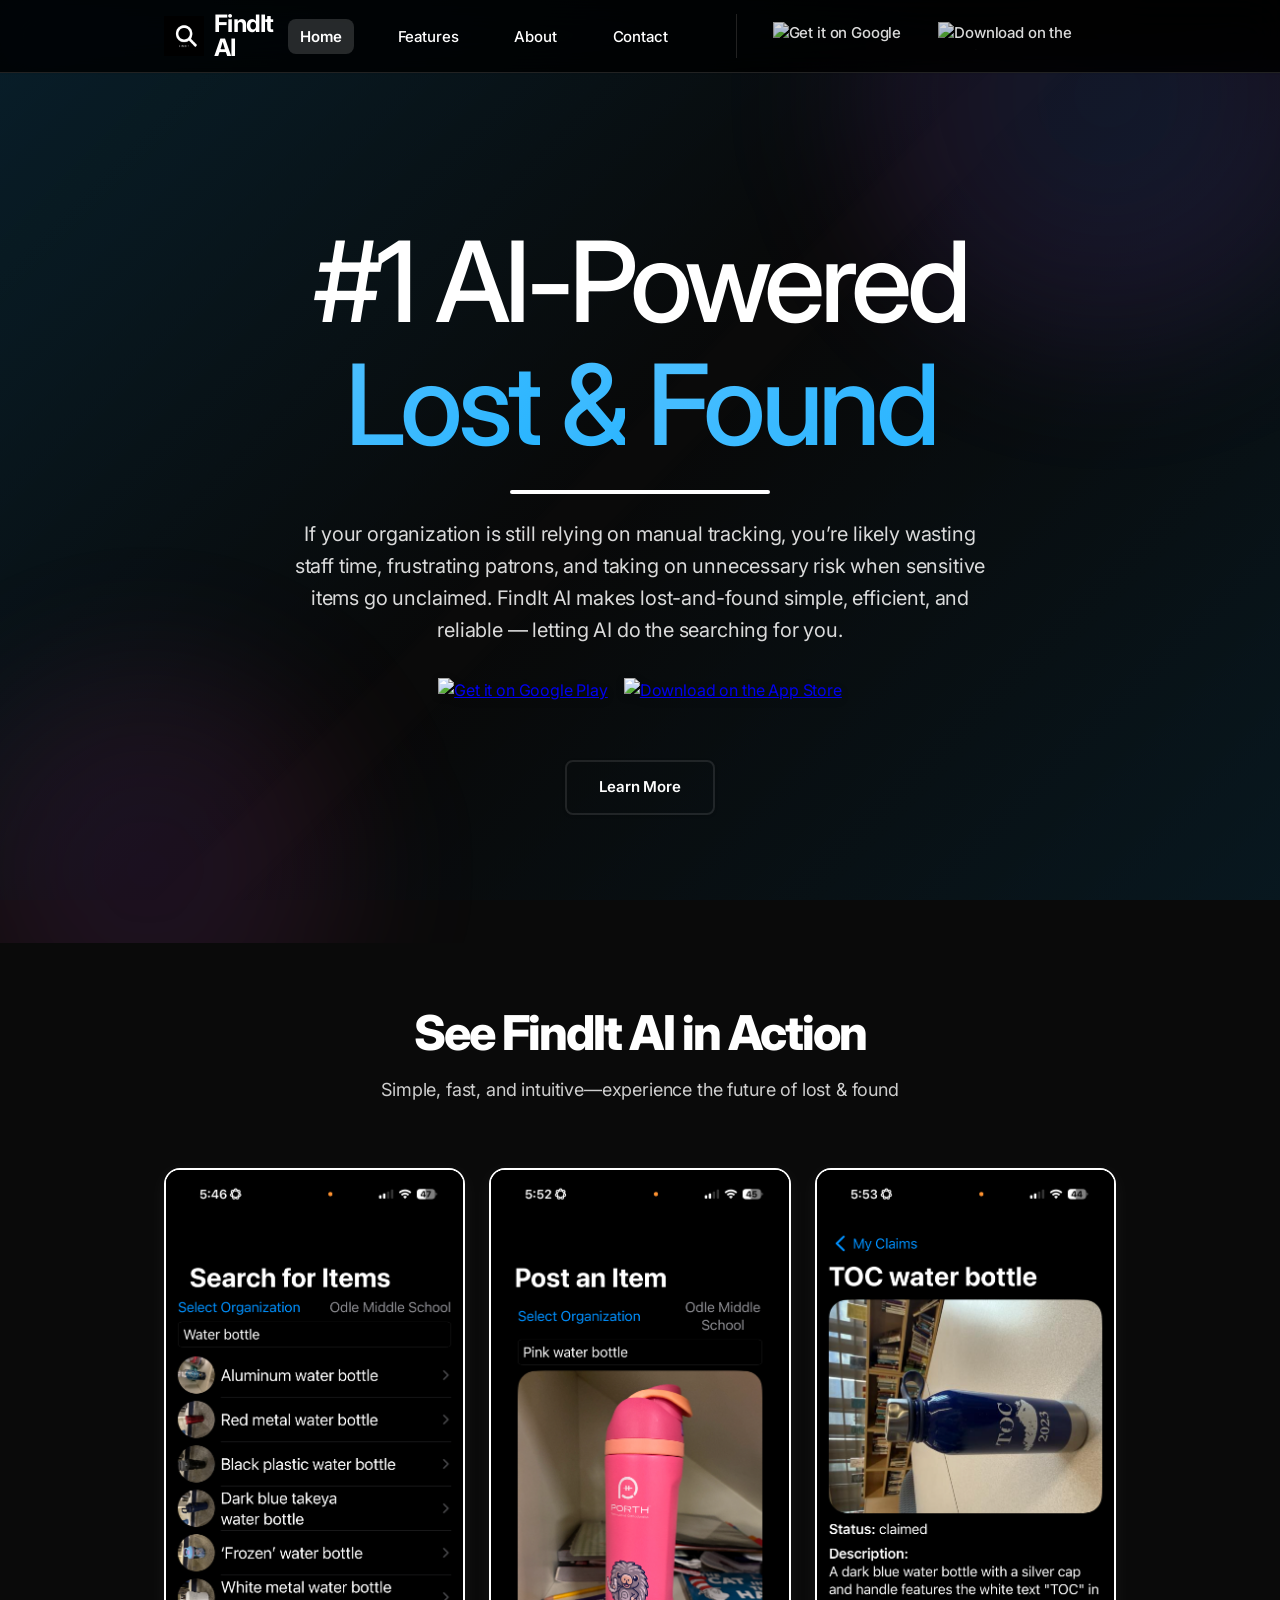
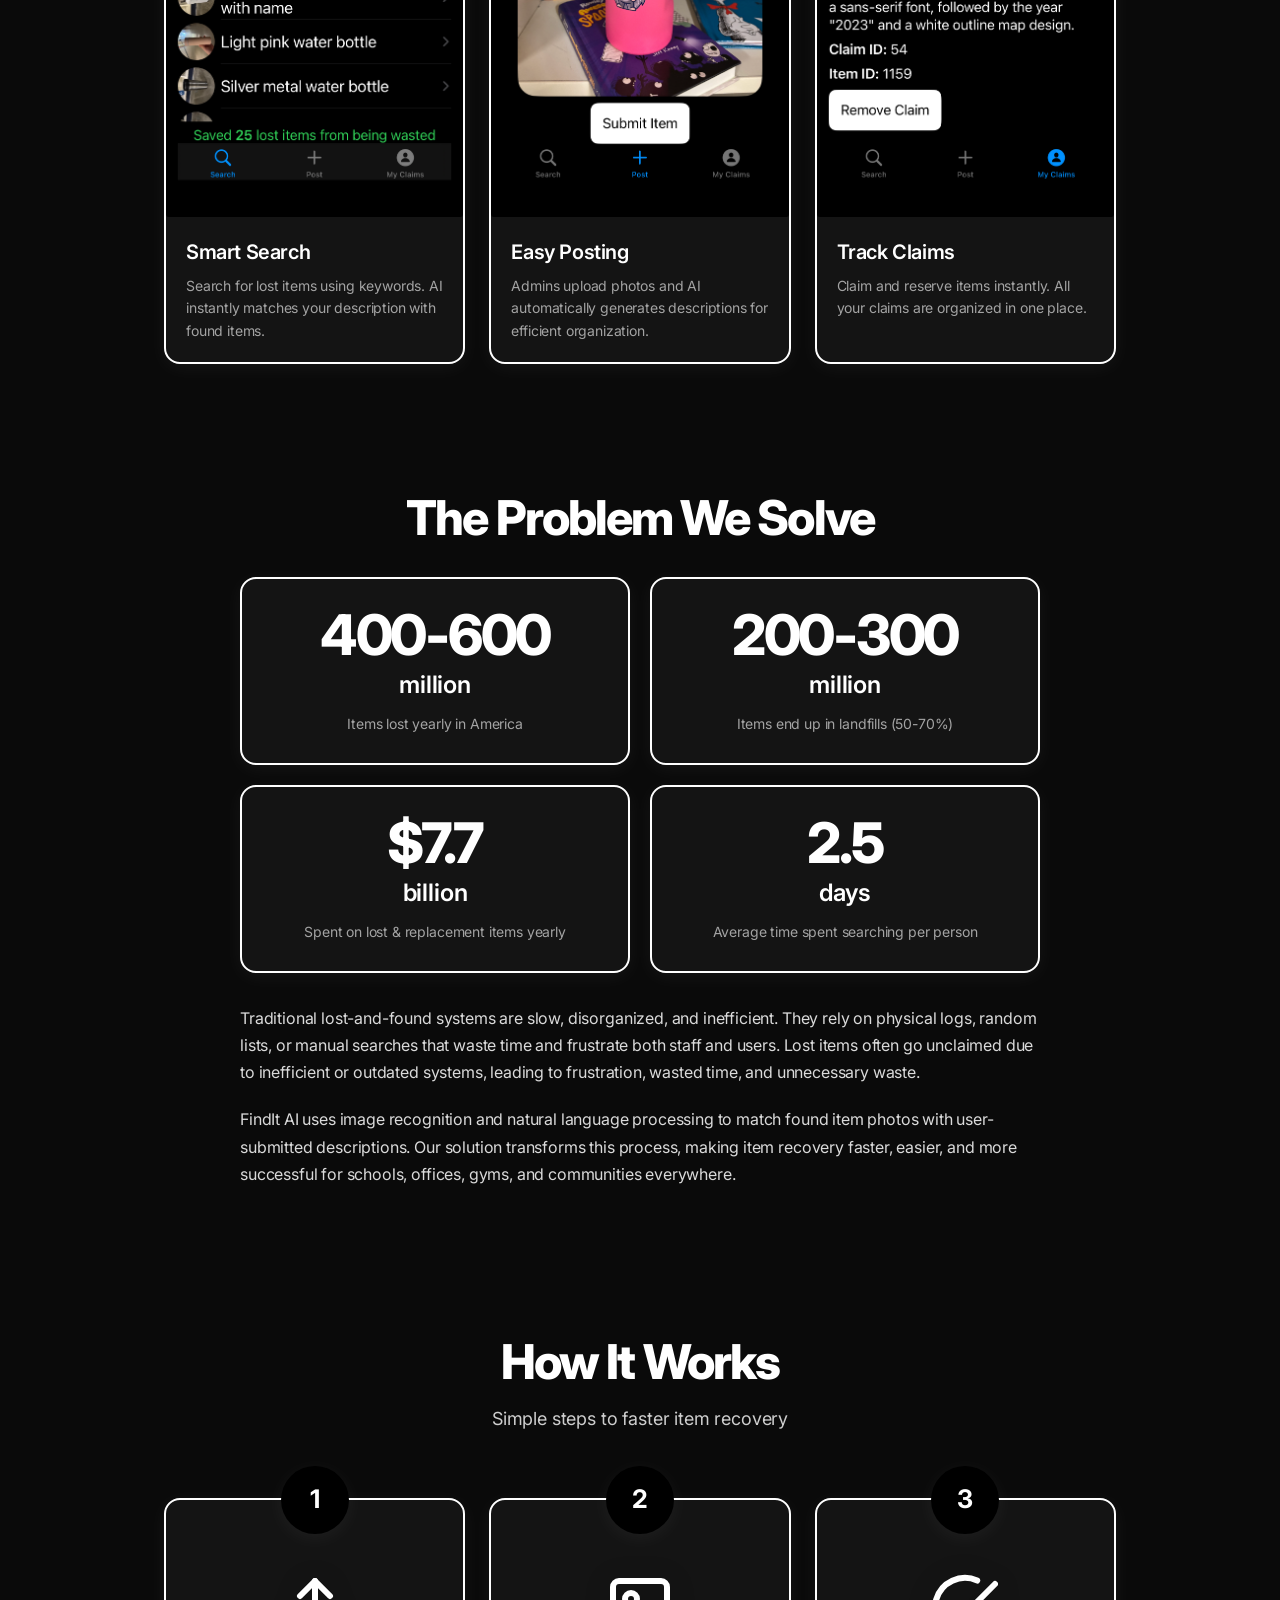
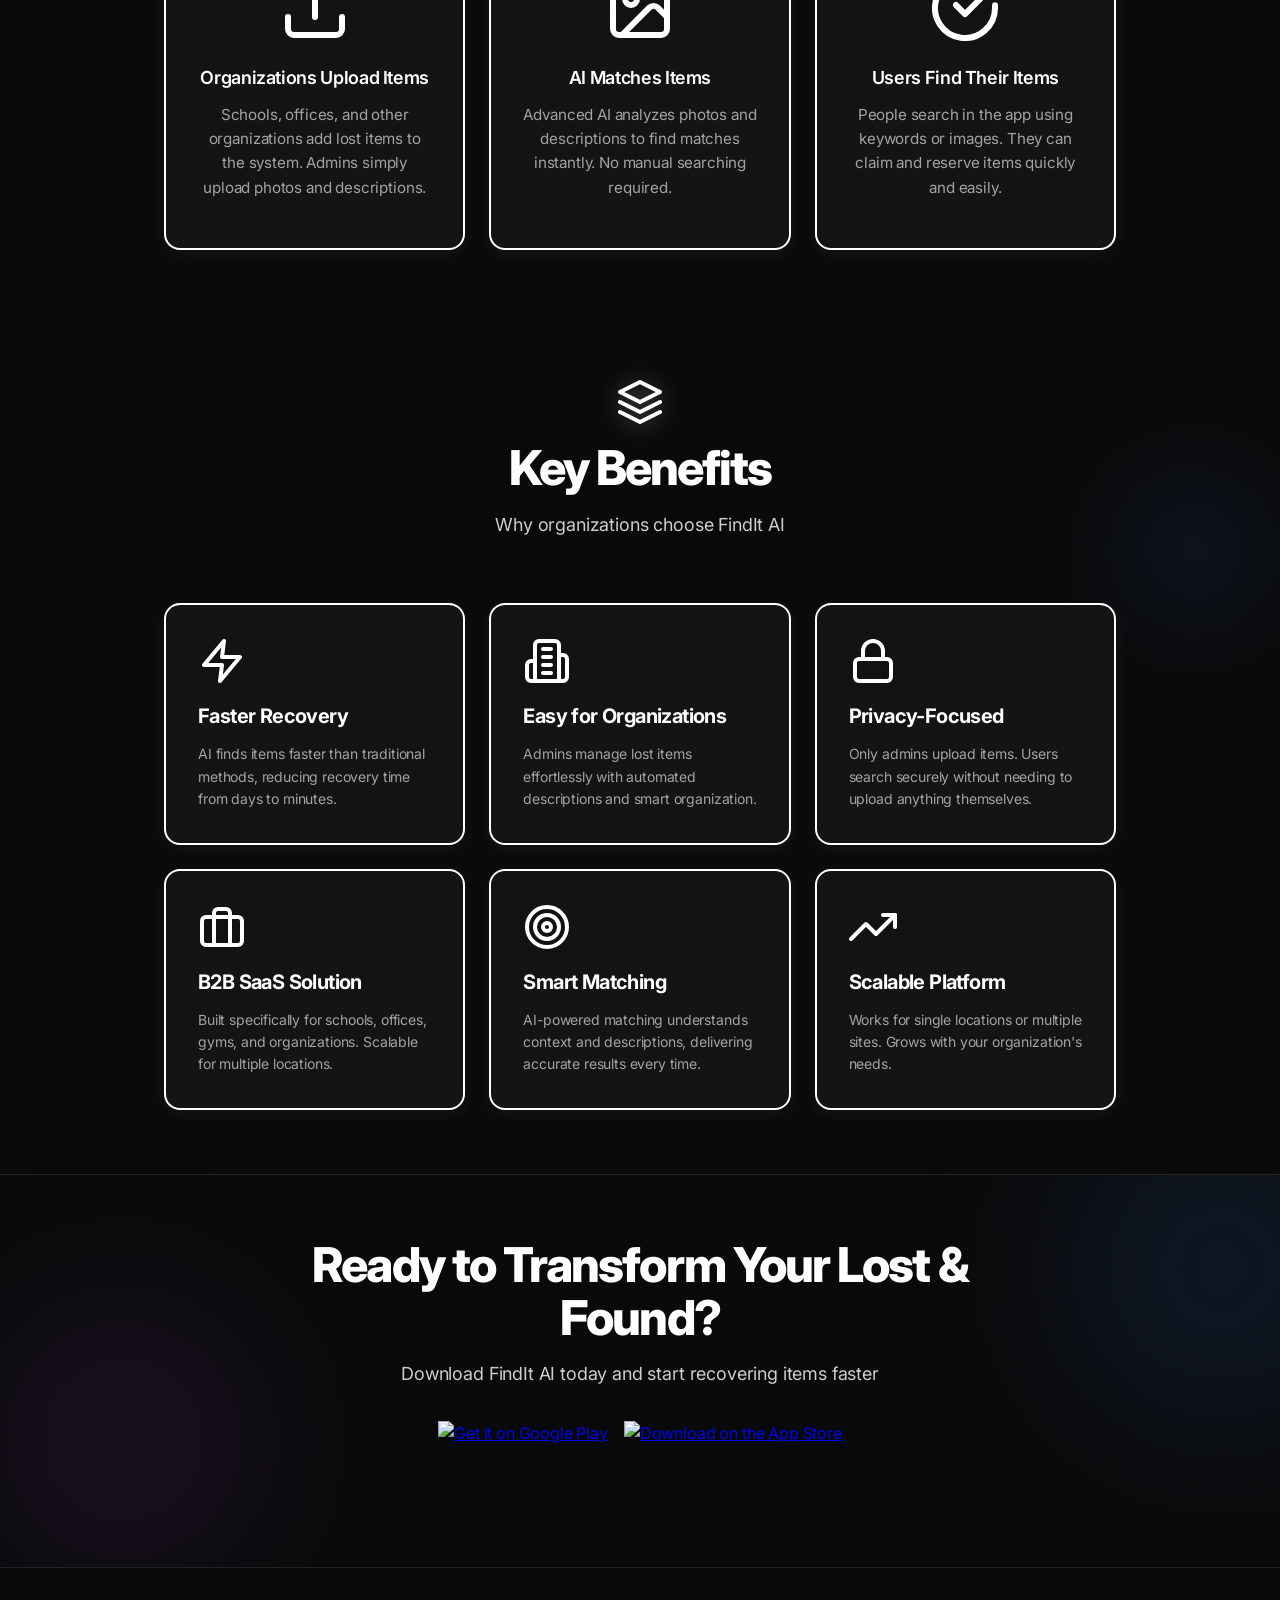
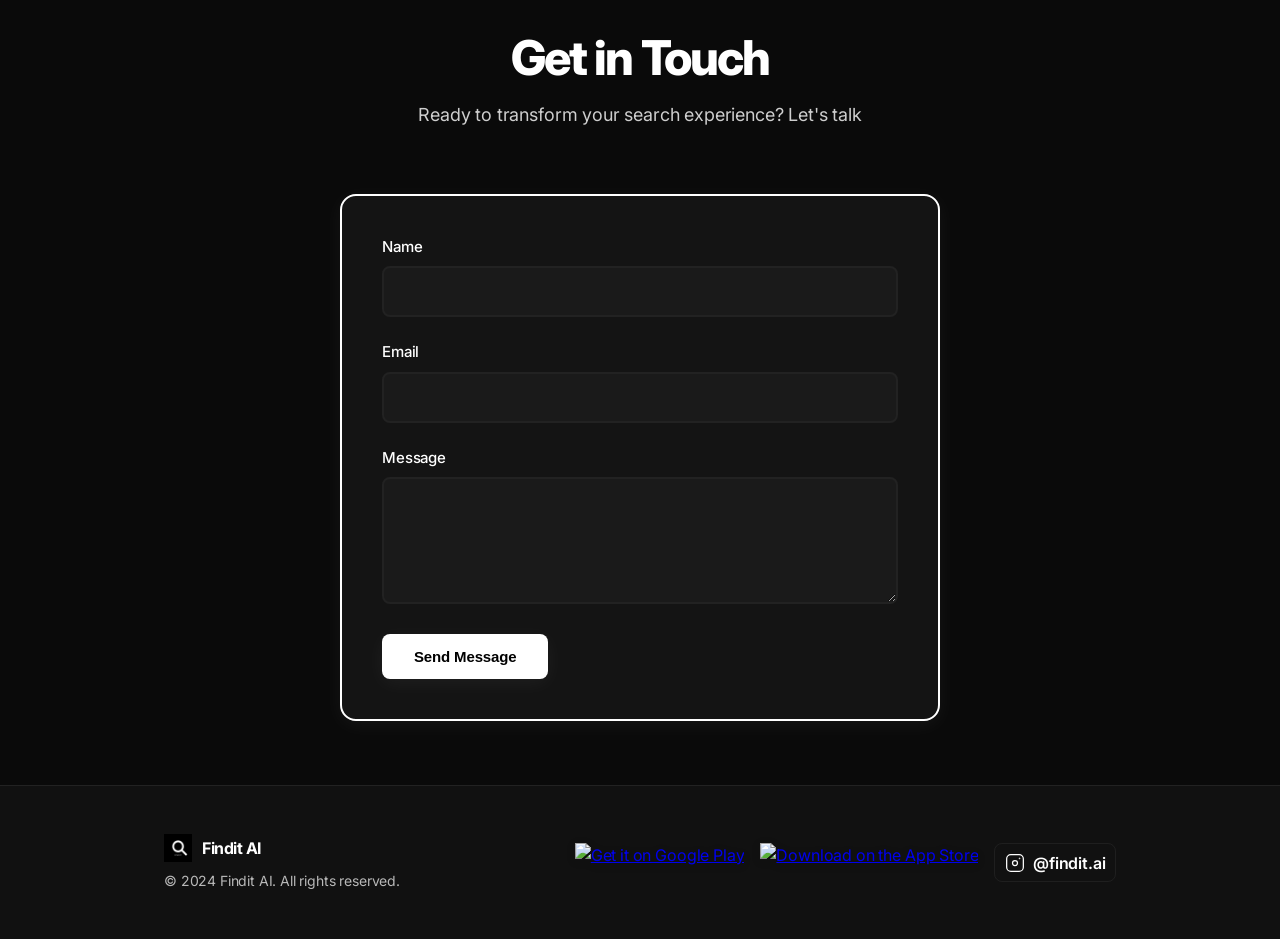
==== commit de86a53f: "Add files via upload" ====
--- a/index.html
+++ b/index.html
@@ -256,28 +256,28 @@
             </div>
             <div class="features-grid">
                 <div class="feature-card">
-                    <div class="feature-icon">⚡</div>
+                    <div class="feature-icon"><svg xmlns="http://www.w3.org/2000/svg" width="32" height="32" viewBox="0 0 24 24" fill="none" stroke="currentColor" stroke-width="2" stroke-linecap="round" stroke-linejoin="round"><polygon points="13 2 3 14 12 14 11 22 21 10 12 10 13 2"></polygon></svg></div>
                     <h3 class="feature-title">Faster Recovery</h3>
                     <p class="feature-description">
                         AI finds items faster than traditional methods, reducing recovery time from days to minutes.
                     </p>
                 </div>
                 <div class="feature-card">
-                    <div class="feature-icon">🏢</div>
+                    <div class="feature-icon"><svg xmlns="http://www.w3.org/2000/svg" width="32" height="32" viewBox="0 0 24 24" fill="none" stroke="currentColor" stroke-width="2" stroke-linecap="round" stroke-linejoin="round"><path d="M6 22V4a2 2 0 0 1 2-2h8a2 2 0 0 1 2 2v18Z"/><path d="M6 12H4a2 2 0 0 0-2 2v6a2 2 0 0 0 2 2h2"/><path d="M18 9h2a2 2 0 0 1 2 2v9a2 2 0 0 1-2 2h-2"/><path d="M10 6h4"/><path d="M10 10h4"/><path d="M10 14h4"/><path d="M10 18h4"/></svg></div>
                     <h3 class="feature-title">Easy for Organizations</h3>
                     <p class="feature-description">
                         Admins manage lost items effortlessly with automated descriptions and smart organization.
                     </p>
                 </div>
                 <div class="feature-card">
-                    <div class="feature-icon">🔒</div>
+                    <div class="feature-icon"><svg xmlns="http://www.w3.org/2000/svg" width="32" height="32" viewBox="0 0 24 24" fill="none" stroke="currentColor" stroke-width="2" stroke-linecap="round" stroke-linejoin="round"><rect x="3" y="11" width="18" height="11" rx="2" ry="2"></rect><path d="M7 11V7a5 5 0 0 1 10 0v4"></path></svg></div>
                     <h3 class="feature-title">Privacy-Focused</h3>
                     <p class="feature-description">
                         Only admins upload items. Users search securely without needing to upload anything themselves.
                     </p>
                 </div>
                 <div class="feature-card">
-                    <div class="feature-icon">🏫</div>
+                    <div class="feature-icon"><svg xmlns="http://www.w3.org/2000/svg" width="32" height="32" viewBox="0 0 24 24" fill="none" stroke="currentColor" stroke-width="2" stroke-linecap="round" stroke-linejoin="round"><rect x="2" y="7" width="20" height="14" rx="2" ry="2"></rect><path d="M16 21V5a2 2 0 0 0-2-2h-4a2 2 0 0 0-2 2v16"></path></svg></div>
                     <h3 class="feature-title">B2B SaaS Solution</h3>
                     <p class="feature-description">
                         Built specifically for schools, offices, gyms, and organizations. Scalable for multiple
@@ -285,7 +285,7 @@
                     </p>
                 </div>
                 <div class="feature-card">
-                    <div class="feature-icon">🎯</div>
+                    <div class="feature-icon"><svg xmlns="http://www.w3.org/2000/svg" width="32" height="32" viewBox="0 0 24 24" fill="none" stroke="currentColor" stroke-width="2" stroke-linecap="round" stroke-linejoin="round"><circle cx="12" cy="12" r="10"></circle><circle cx="12" cy="12" r="6"></circle><circle cx="12" cy="12" r="2"></circle></svg></div>
                     <h3 class="feature-title">Smart Matching</h3>
                     <p class="feature-description">
                         AI-powered matching understands context and descriptions, delivering accurate results every
@@ -293,7 +293,7 @@
                     </p>
                 </div>
                 <div class="feature-card">
-                    <div class="feature-icon">📈</div>
+                    <div class="feature-icon"><svg xmlns="http://www.w3.org/2000/svg" width="32" height="32" viewBox="0 0 24 24" fill="none" stroke="currentColor" stroke-width="2" stroke-linecap="round" stroke-linejoin="round"><polyline points="23 6 13.5 15.5 8.5 10.5 1 18"></polyline><polyline points="17 6 23 6 23 12"></polyline></svg></div>
                     <h3 class="feature-title">Scalable Platform</h3>
                     <p class="feature-description">
                         Works for single locations or multiple sites. Grows with your organization's needs.
--- a/styles.css
+++ b/styles.css
@@ -1131,7 +1131,7 @@
     transition: all 0.5s cubic-bezier(0.4, 0, 0.2, 1);
     position: relative;
     z-index: 1;
-    color: var(--primary-black);
+    color: var(--primary-white);
     filter: drop-shadow(0 2px 8px rgba(0, 0, 0, 0.2));
     font-size: 2rem;
 }
@@ -1491,6 +1491,7 @@
 .feature-item-icon {
     font-size: 2.5rem;
     flex-shrink: 0;
+    color: var(--primary-white);
 }
 
 .feature-item-content h3 {
@@ -1551,6 +1552,7 @@
 .contact-detail-icon {
     font-size: 2rem;
     flex-shrink: 0;
+    color: var(--primary-white);
 }
 
 .contact-detail-content h3 {
